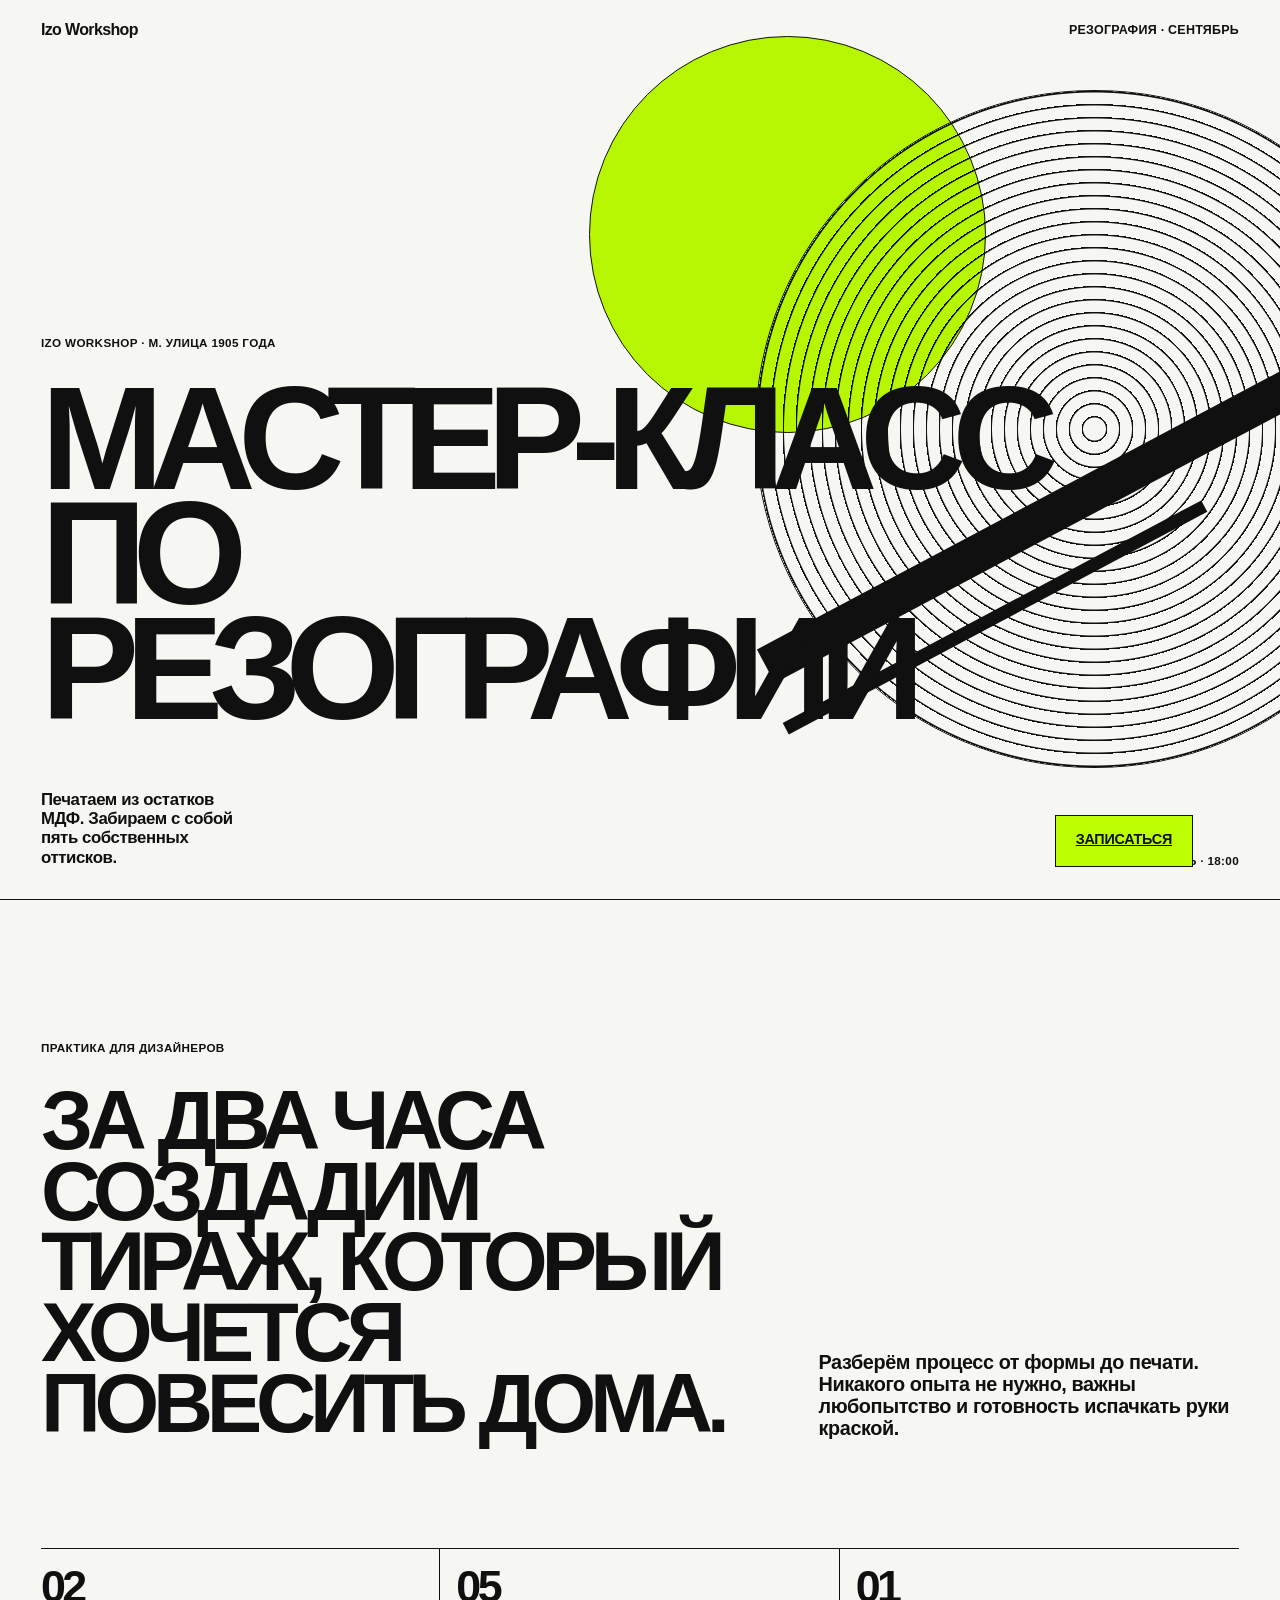
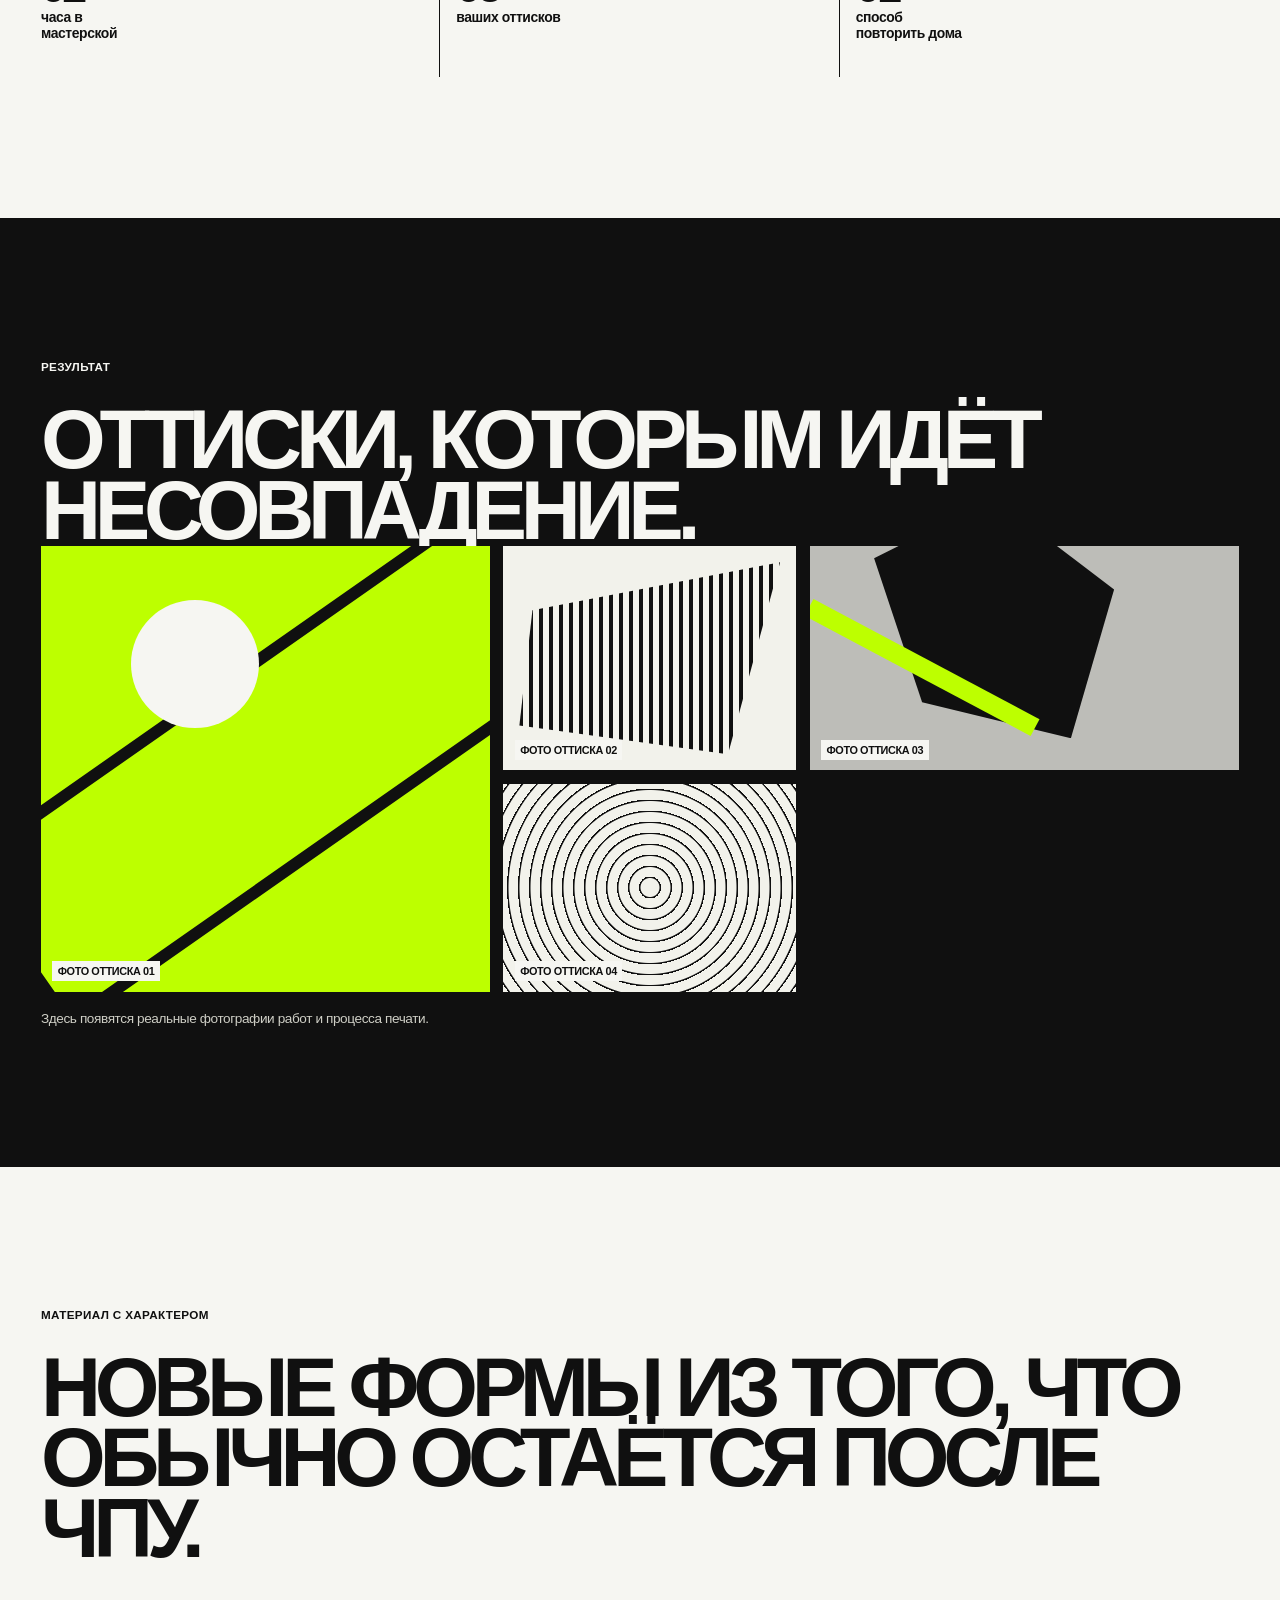
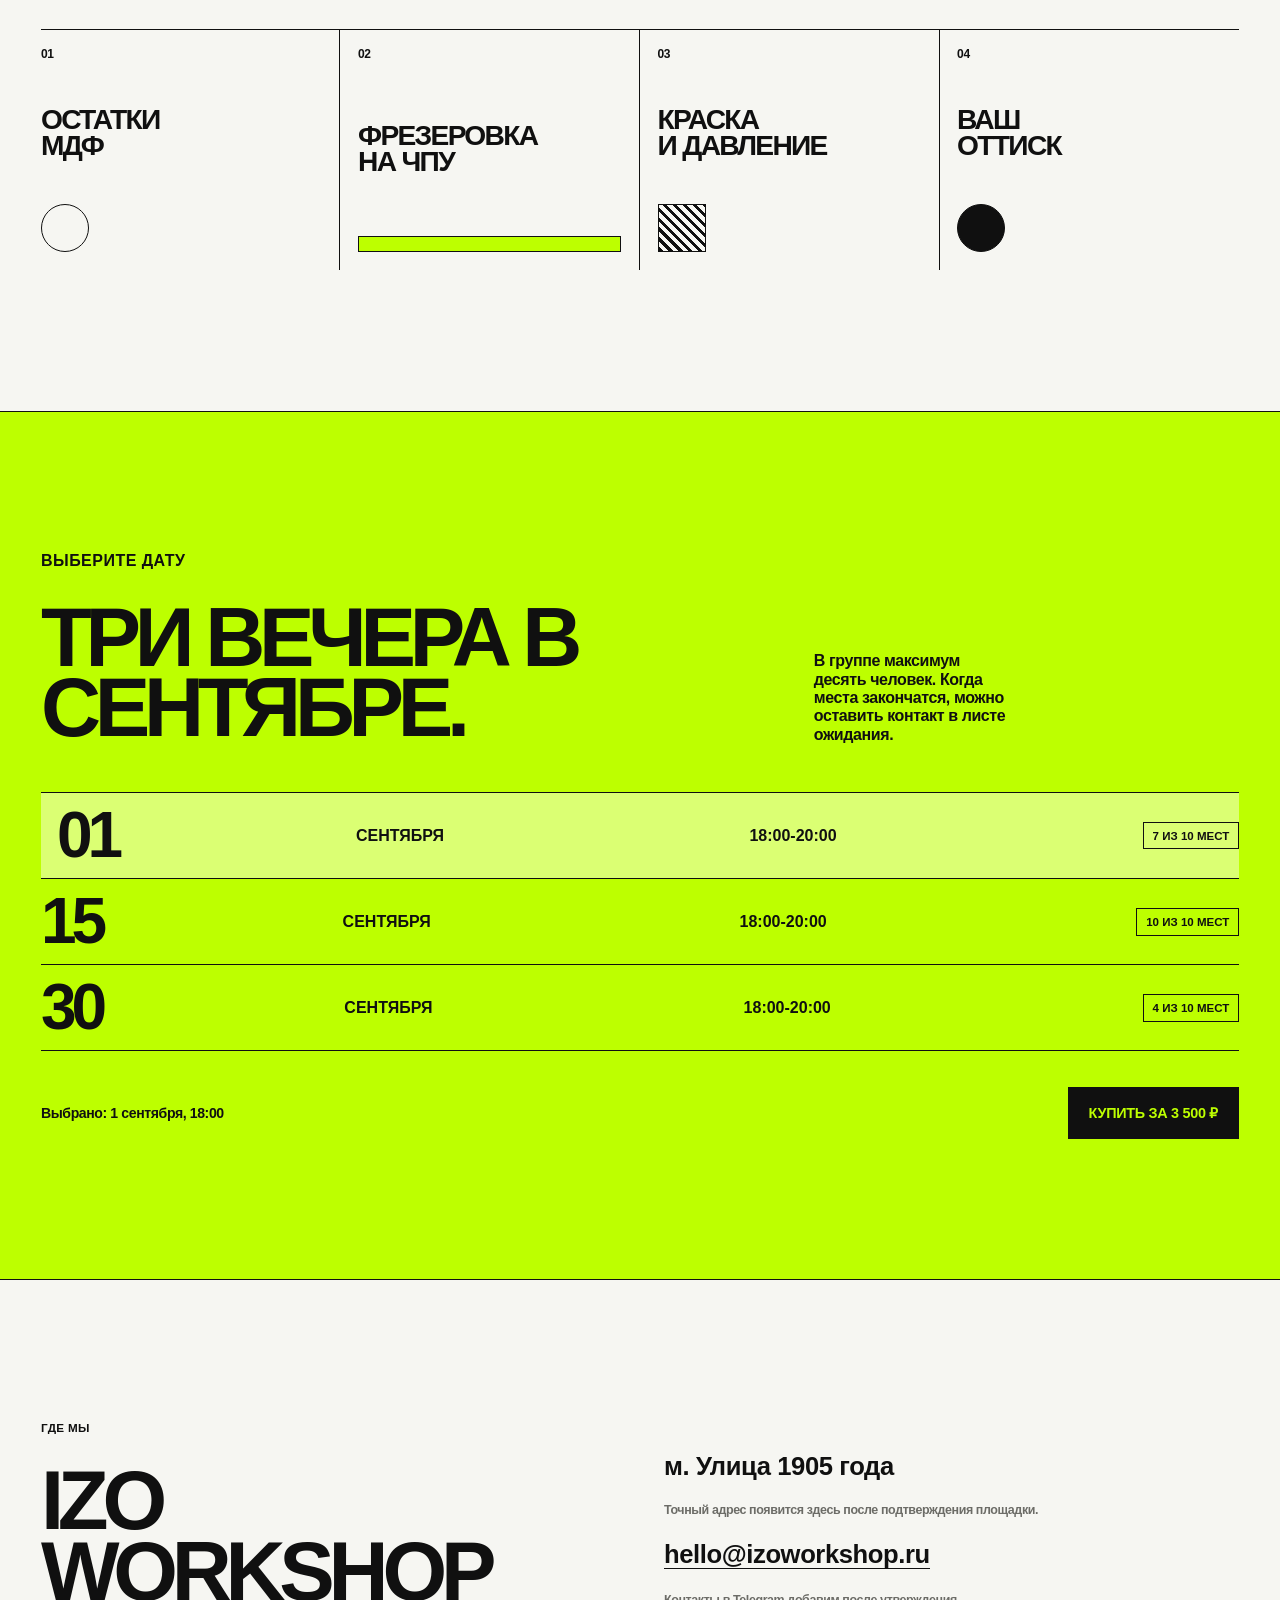
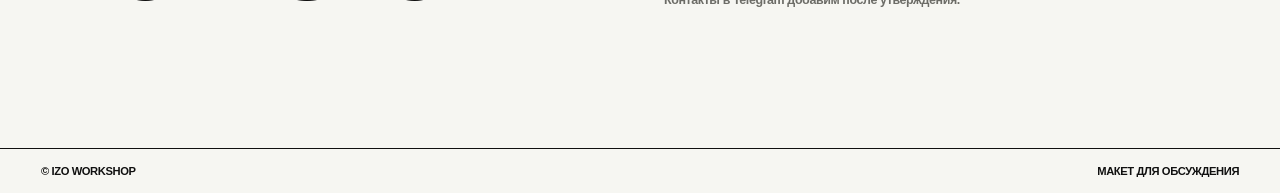
==== index.html @ 30245515 "Add Izo Workshop landing page" ====
<!doctype html>
<html lang="ru">
  <head>
    <meta charset="UTF-8" />
    <meta name="viewport" content="width=device-width, initial-scale=1.0" />
    <meta name="description" content="Мастер-класс по резографии в Izo Workshop" />
    <title>Мастер-класс по резографии | Izo Workshop</title>
    <style>
      :root {
        --ink: #101010;
        --paper: #f6f6f2;
        --acid: #bdff00;
        --muted: #6c6c67;
        --line: #bcbcb5;
        --space: clamp(1.25rem, 3.2vw, 4rem);
      }
      * { box-sizing: border-box; }
      html { scroll-behavior: smooth; }
      body {
        margin: 0;
        color: var(--ink);
        background: var(--paper);
        font-family: Arial, Helvetica, sans-serif;
        letter-spacing: -0.025em;
      }
      button, input { font: inherit; }
      button { cursor: pointer; }
      .nav {
        position: absolute;
        inset: 0 0 auto;
        z-index: 2;
        display: flex;
        justify-content: space-between;
        align-items: center;
        padding: 1.3rem var(--space);
        font-size: .78rem;
        font-weight: 700;
        letter-spacing: .02em;
        text-transform: uppercase;
      }
      .brand { font-size: 1rem; letter-spacing: -0.04em; text-transform: none; }
      .hero {
        min-height: 100dvh;
        position: relative;
        display: grid;
        align-items: end;
        padding: 7rem var(--space) 2rem;
        overflow: hidden;
        border-bottom: 1px solid var(--ink);
      }
      .hero-copy { position: relative; z-index: 1; max-width: 72rem; }
      h1, h2, p { margin: 0; }
      h1 {
        max-width: 13ch;
        font-size: clamp(4.1rem, 11.5vw, 11.6rem);
        line-height: .78;
        font-weight: 900;
        letter-spacing: -0.095em;
        text-transform: uppercase;
      }
      .hero-meta {
        display: flex;
        align-items: end;
        justify-content: space-between;
        gap: 2rem;
        margin-top: clamp(2rem, 5vw, 5rem);
      }
      .hero-meta p { max-width: 23ch; font-size: 1.05rem; line-height: 1.15; font-weight: 700; }
      .button {
        border: 1px solid var(--ink);
        padding: .95rem 1.25rem;
        min-height: 3.25rem;
        color: var(--ink);
        background: var(--acid);
        font-weight: 800;
        font-size: .9rem;
        letter-spacing: -.02em;
        text-transform: uppercase;
        transition: transform .16s ease, background .16s ease;
      }
      .button:hover { background: #d2ff42; transform: translateY(-2px); }
      .button:active { transform: translateY(1px); }
      .print-marks { position: absolute; inset: 0; pointer-events: none; }
      .disc { position: absolute; border: 1px solid var(--ink); border-radius: 50%; mix-blend-mode: multiply; }
      .disc.one { width: min(53vw, 44rem); height: min(53vw, 44rem); right: -12vw; top: 10vh; background: repeating-radial-gradient(circle at 50% 50%, transparent 0 11px, #101010 12px 13px); }
      .disc.two { width: min(31vw, 25rem); height: min(31vw, 25rem); right: 23vw; top: 4vh; background: var(--acid); }
      .bar { position: absolute; background: var(--ink); transform: rotate(-28deg); }
      .bar.one { width: 48vw; height: 2.4rem; right: -4rem; top: 56%; }
      .bar.two { width: 37vw; height: .8rem; right: 3rem; top: 68%; }
      .corner { position: absolute; right: var(--space); bottom: 2rem; font-size: .73rem; font-weight: 700; letter-spacing: .03em; text-transform: uppercase; }
      section { padding: clamp(5rem, 11vw, 10rem) var(--space); }
      .section-label { margin-bottom: 2rem; font-size: .73rem; font-weight: 700; letter-spacing: .03em; text-transform: uppercase; }
      .intro { display: grid; grid-template-columns: minmax(0, 1.25fr) minmax(15rem, .75fr); gap: 6vw; border-bottom: 1px solid var(--ink); }
      h2 { font-size: clamp(2.9rem, 6.5vw, 6.8rem); line-height: .85; font-weight: 900; letter-spacing: -.075em; text-transform: uppercase; }
      .intro-copy { align-self: end; font-size: clamp(1.1rem, 1.55vw, 1.45rem); font-weight: 700; line-height: 1.12; }
      .outcomes { grid-column: 1 / -1; display: grid; grid-template-columns: repeat(3, 1fr); margin-top: 2rem; border-top: 1px solid var(--ink); }
      .outcome { padding: 1.1rem 1rem 0 0; min-height: 8rem; border-right: 1px solid var(--ink); }
      .outcome + .outcome { padding-left: 1rem; }
      .outcome:last-child { border-right: 0; }
      .outcome strong { display: block; margin-bottom: .35rem; font-size: 2.8rem; line-height: .85; letter-spacing: -.08em; }
      .outcome span { display: block; max-width: 14ch; font-size: .87rem; line-height: 1.1; font-weight: 700; }
      .gallery { background: var(--ink); color: var(--paper); }
      .gallery-grid { display: grid; grid-template-columns: 1.15fr .75fr 1.1fr; grid-template-rows: 14rem 13rem; gap: .85rem; }
      .print {
        position: relative;
        overflow: hidden;
        background: #deded7;
        color: var(--ink);
      }
      .print::before, .print::after { content: ""; position: absolute; }
      .print.a { grid-row: 1 / 3; background: var(--acid); }
      .print.a::before { width: 150%; height: 11rem; left: -21%; top: 23%; border: .75rem solid var(--ink); transform: rotate(-35deg); }
      .print.a::after { width: 8rem; height: 8rem; border-radius: 50%; background: var(--paper); left: 20%; top: 12%; }
      .print.b { background: #f2f2eb; }
      .print.b::before { inset: 1rem; background: repeating-linear-gradient(90deg, var(--ink) 0 4px, transparent 4px 10px); clip-path: polygon(5% 25%, 100% 0, 80% 100%, 0 85%); }
      .print.c { background: #bdbdb8; }
      .print.c::before { width: 15rem; height: 15rem; top: -3rem; left: 15%; background: var(--ink); clip-path: polygon(50% 0, 100% 38%, 82% 100%, 20% 85%, 0 25%); }
      .print.c::after { width: 16rem; height: 1.2rem; top: 50%; left: -1rem; background: var(--acid); transform: rotate(28deg); }
      .print.d { background: #f2f2eb; }
      .print.d::before { width: 140%; height: 140%; top: -20%; left: -20%; background: repeating-radial-gradient(circle at center, transparent 0 9px, var(--ink) 10px 11px); }
      .print span { position: absolute; left: .7rem; bottom: .65rem; z-index: 1; padding: .25rem .35rem; background: var(--paper); font-size: .68rem; font-weight: 800; text-transform: uppercase; }
      .gallery-note { margin-top: 1.2rem; color: #cfcfc6; font-size: .85rem; }
      .material { border-bottom: 1px solid var(--ink); }
      .process { display: grid; grid-template-columns: repeat(4, 1fr); border-top: 1px solid var(--ink); margin-top: 4rem; }
      .process-step { min-height: 15rem; padding: 1.1rem; border-right: 1px solid var(--ink); display: flex; flex-direction: column; justify-content: space-between; }
      .process-step:first-child { padding-left: 0; }
      .process-step:last-child { border-right: 0; }
      .step-number { font-size: .75rem; font-weight: 800; }
      .step-name { font-size: clamp(1.3rem, 2.2vw, 2.2rem); font-weight: 900; line-height: .92; letter-spacing: -.06em; text-transform: uppercase; }
      .step-mark { width: 3rem; height: 3rem; border: 1px solid var(--ink); border-radius: 50%; }
      .process-step:nth-child(2) .step-mark { width: 100%; border-radius: 0; height: 1rem; background: var(--acid); }
      .process-step:nth-child(3) .step-mark { border-radius: 0; background: repeating-linear-gradient(45deg, var(--ink) 0 3px, transparent 3px 7px); }
      .process-step:nth-child(4) .step-mark { background: var(--ink); }
      .booking { background: var(--acid); border-bottom: 1px solid var(--ink); }
      .booking-head { display: grid; grid-template-columns: 1.25fr .75fr; gap: 4rem; margin-bottom: 3rem; }
      .booking-head p { max-width: 22ch; align-self: end; font-size: 1rem; font-weight: 700; line-height: 1.15; }
      .dates { border-top: 1px solid var(--ink); }
      .date {
        width: 100%; display: grid; grid-template-columns: .75fr 1fr 1fr auto; align-items: center; gap: 1rem;
        padding: 1.1rem 0; border: 0; border-bottom: 1px solid var(--ink); background: transparent; color: var(--ink); text-align: left;
        transition: padding .18s ease, background .18s ease;
      }
      .date:hover, .date.selected { padding-left: 1rem; background: rgba(255,255,255,.45); }
      .date-day { font-size: clamp(2.8rem, 5vw, 5.5rem); font-weight: 900; line-height: .78; letter-spacing: -.08em; }
      .date-month, .date-time { font-size: 1rem; font-weight: 800; text-transform: uppercase; }
      .seats { padding: .42rem .55rem; border: 1px solid var(--ink); font-size: .72rem; font-weight: 800; white-space: nowrap; text-transform: uppercase; }
      .booking-action { display: flex; justify-content: space-between; align-items: center; gap: 1.5rem; margin-top: 2.2rem; }
      .chosen-date { font-size: .88rem; font-weight: 800; }
      .booking-action .button { background: var(--ink); color: var(--acid); }
      .booking-action .button:hover { background: #252525; }
      .contact { display: grid; grid-template-columns: 1fr 1fr; gap: 3rem; }
      .contact h2 { max-width: 8ch; }
      .contact-info { display: flex; flex-direction: column; justify-content: end; gap: 1.5rem; font-size: clamp(1.15rem, 2vw, 1.8rem); font-weight: 800; line-height: 1; }
      .contact-info a { color: inherit; text-decoration: none; border-bottom: 1px solid var(--ink); width: fit-content; }
      .placeholder { color: var(--muted); font-size: .78rem; font-weight: 700; line-height: 1.2; }
      footer { padding: 1rem var(--space); border-top: 1px solid var(--ink); display: flex; justify-content: space-between; font-size: .7rem; font-weight: 700; text-transform: uppercase; }
      .modal[hidden] { display: none; }
      .modal { position: fixed; inset: 0; z-index: 10; display: grid; place-items: center; padding: 1rem; background: rgba(16,16,16,.54); }
      .checkout { width: min(33rem, 100%); border: 1px solid var(--ink); padding: 1.25rem; background: var(--paper); box-shadow: 10px 10px 0 var(--acid); }
      .checkout-top { display: flex; justify-content: space-between; gap: 1rem; align-items: start; }
      .close { border: 0; background: transparent; padding: 0; font-size: 1.5rem; line-height: 1; }
      .checkout h3 { margin: 2rem 0 1.2rem; font-size: 2.25rem; line-height: .9; letter-spacing: -.07em; text-transform: uppercase; }
      .order { padding: 1rem 0; border-top: 1px solid var(--ink); border-bottom: 1px solid var(--ink); display: flex; justify-content: space-between; font-weight: 800; }
      .form-row { display: grid; gap: .45rem; margin-top: 1rem; font-size: .78rem; font-weight: 800; text-transform: uppercase; }
      input { width: 100%; padding: .85rem; border: 1px solid var(--ink); border-radius: 0; background: white; color: var(--ink); }
      input:focus { outline: 3px solid var(--acid); outline-offset: 2px; }
      .sbp { margin-top: 1rem; padding: 1rem; border: 1px solid var(--ink); font-size: .85rem; font-weight: 800; }
      .sbp span { display: block; margin-top: .35rem; font-size: .73rem; font-weight: 600; line-height: 1.2; text-transform: none; }
      .checkout .button { width: 100%; margin-top: 1rem; }
      .demo-note { margin-top: .75rem; color: var(--muted); font-size: .72rem; line-height: 1.2; }
      @media (max-width: 720px) {
        .nav .nav-date { display: none; }
        .hero { padding-bottom: 5rem; }
        .hero-meta { align-items: start; flex-direction: column; }
        .corner { left: var(--space); right: auto; }
        .disc.one { width: 22rem; height: 22rem; right: -12rem; top: 4rem; }
        .disc.two { width: 11rem; height: 11rem; right: 30%; top: 8rem; }
        .bar.one { width: 35rem; right: -20rem; }
        .intro, .booking-head, .contact { grid-template-columns: 1fr; gap: 2rem; }
        .outcomes { grid-template-columns: 1fr; }
        .outcome, .outcome + .outcome { padding: 1rem 0; border-right: 0; border-bottom: 1px solid var(--ink); min-height: auto; }
        .gallery-grid { grid-template-columns: 1fr 1fr; grid-template-rows: 14rem 11rem 11rem; }
        .print.a { grid-row: 1 / 3; }
        .print.c { grid-column: 1 / 3; }
        .process { grid-template-columns: 1fr 1fr; }
        .process-step { min-height: 10rem; padding: 1rem; border-bottom: 1px solid var(--ink); }
        .process-step:nth-child(2) { border-right: 0; }
        .process-step:nth-child(3) { padding-left: 0; }
        .date { grid-template-columns: .68fr 1fr auto; }
        .date-time { grid-column: 2; }
        .seats { grid-row: 1 / 3; grid-column: 3; }
        .booking-action { align-items: stretch; flex-direction: column; }
        .booking-action .button { width: 100%; }
      }
      @media (prefers-reduced-motion: reduce) { *, *::before, *::after { scroll-behavior: auto !important; transition-duration: .01ms !important; } }
    </style>
  </head>
  <body>
    <nav class="nav" aria-label="Основная навигация">
      <div class="brand">Izo Workshop</div>
      <div class="nav-date">Резография · Сентябрь</div>
    </nav>

    <main>
      <section class="hero" aria-labelledby="hero-title">
        <div class="print-marks" aria-hidden="true"><i class="disc one"></i><i class="disc two"></i><i class="bar one"></i><i class="bar two"></i></div>
        <div class="hero-copy">
          <p class="section-label">Izo Workshop · м. Улица 1905 года</p>
          <h1 id="hero-title">Мастер-класс по резографии</h1>
          <div class="hero-meta">
            <p>Печатаем из остатков МДФ. Забираем с собой пять собственных оттисков.</p>
            <a class="button" href="#booking">Записаться</a>
          </div>
        </div>
        <div class="corner">Сентябрь · 18:00</div>
      </section>

      <section class="intro" aria-labelledby="about-title">
        <div><p class="section-label">Практика для дизайнеров</p><h2 id="about-title">За два часа создадим тираж, который хочется повесить дома.</h2></div>
        <p class="intro-copy">Разберём процесс от формы до печати. Никакого опыта не нужно, важны любопытство и готовность испачкать руки краской.</p>
        <div class="outcomes" aria-label="Результат мастер-класса">
          <div class="outcome"><strong>02</strong><span>часа в мастерской</span></div>
          <div class="outcome"><strong>05</strong><span>ваших оттисков</span></div>
          <div class="outcome"><strong>01</strong><span>способ повторить дома</span></div>
        </div>
      </section>

      <section class="gallery" aria-labelledby="prints-title">
        <p class="section-label">Результат</p><h2 id="prints-title">Оттиски, которым идёт несовпадение.</h2>
        <div class="gallery-grid" aria-label="Места для будущих фотографий оттисков">
          <div class="print a"><span>Фото оттиска 01</span></div><div class="print b"><span>Фото оттиска 02</span></div><div class="print c"><span>Фото оттиска 03</span></div><div class="print d"><span>Фото оттиска 04</span></div>
        </div>
        <p class="gallery-note">Здесь появятся реальные фотографии работ и процесса печати.</p>
      </section>

      <section class="material" aria-labelledby="material-title">
        <p class="section-label">Материал с характером</p><h2 id="material-title">Новые формы из того, что обычно остаётся после ЧПУ.</h2>
        <div class="process" aria-label="Как создаётся оттиск">
          <article class="process-step"><span class="step-number">01</span><span class="step-name">Остатки<br>МДФ</span><i class="step-mark" aria-hidden="true"></i></article>
          <article class="process-step"><span class="step-number">02</span><span class="step-name">Фрезеровка<br>на ЧПУ</span><i class="step-mark" aria-hidden="true"></i></article>
          <article class="process-step"><span class="step-number">03</span><span class="step-name">Краска<br>и давление</span><i class="step-mark" aria-hidden="true"></i></article>
          <article class="process-step"><span class="step-number">04</span><span class="step-name">Ваш<br>оттиск</span><i class="step-mark" aria-hidden="true"></i></article>
        </div>
      </section>

      <section class="booking" id="booking" aria-labelledby="booking-title">
        <div class="booking-head"><div><p class="section-label">Выберите дату</p><h2 id="booking-title">Три вечера в сентябре.</h2></div><p>В группе максимум десять человек. Когда места закончатся, можно оставить контакт в листе ожидания.</p></div>
        <div class="dates" role="radiogroup" aria-label="Даты мастер-класса">
          <button class="date selected" data-date="1 сентября, 18:00" type="button" role="radio" aria-checked="true"><span class="date-day">01</span><span class="date-month">Сентября</span><span class="date-time">18:00-20:00</span><span class="seats">7 из 10 мест</span></button>
          <button class="date" data-date="15 сентября, 18:00" type="button" role="radio" aria-checked="false"><span class="date-day">15</span><span class="date-month">Сентября</span><span class="date-time">18:00-20:00</span><span class="seats">10 из 10 мест</span></button>
          <button class="date" data-date="30 сентября, 18:00" type="button" role="radio" aria-checked="false"><span class="date-day">30</span><span class="date-month">Сентября</span><span class="date-time">18:00-20:00</span><span class="seats">4 из 10 мест</span></button>
        </div>
        <div class="booking-action"><p class="chosen-date" aria-live="polite">Выбрано: 1 сентября, 18:00</p><button class="button" id="open-checkout" type="button">Купить за 3 500 ₽</button></div>
      </section>

      <section class="contact" aria-labelledby="contact-title">
        <div><p class="section-label">Где мы</p><h2 id="contact-title">Izo Workshop</h2></div>
        <div class="contact-info"><p>м. Улица 1905 года</p><p class="placeholder">Точный адрес появится здесь после подтверждения площадки.</p><a href="mailto:hello@izoworkshop.ru">hello@izoworkshop.ru</a><p class="placeholder">Контакты в Telegram добавим после утверждения.</p></div>
      </section>
    </main>
    <footer><span>© Izo Workshop</span><span>Макет для обсуждения</span></footer>

    <div class="modal" id="checkout-modal" role="dialog" aria-modal="true" aria-labelledby="checkout-title" hidden>
      <div class="checkout"><div class="checkout-top"><strong>IZO WORKSHOP</strong><button class="close" id="close-checkout" type="button" aria-label="Закрыть">×</button></div>
        <h3 id="checkout-title">Оформление</h3><div class="order"><span id="checkout-date">1 сентября, 18:00</span><span>3 500 ₽</span></div>
        <label class="form-row">Имя<input type="text" autocomplete="name" placeholder="Как к вам обращаться" /></label>
        <label class="form-row">Telegram<input type="text" autocomplete="username" placeholder="@username" /></label>
        <div class="sbp">Оплата через СБП<span>На следующем шаге откроется страница банка для выбора способа оплаты.</span></div>
        <button class="button" type="button" id="fake-pay">Перейти к оплате</button><p class="demo-note" id="demo-note">Демо-версия: платёжный провайдер пока не подключён.</p>
      </div>
    </div>
    <script>
      const dates = document.querySelectorAll('.date');
      const chosen = document.querySelector('.chosen-date');
      const checkoutDate = document.querySelector('#checkout-date');
      let activeDate = '1 сентября, 18:00';
      dates.forEach((date) => date.addEventListener('click', () => {
        dates.forEach((item) => { item.classList.remove('selected'); item.setAttribute('aria-checked', 'false'); });
        date.classList.add('selected'); date.setAttribute('aria-checked', 'true');
        activeDate = date.dataset.date; chosen.textContent = `Выбрано: ${activeDate}`; checkoutDate.textContent = activeDate;
      }));
      const modal = document.querySelector('#checkout-modal');
      const openModal = () => { modal.hidden = false; document.querySelector('#close-checkout').focus(); };
      const closeModal = () => { modal.hidden = true; document.querySelector('#open-checkout').focus(); };
      document.querySelector('#open-checkout').addEventListener('click', openModal);
      document.querySelector('#close-checkout').addEventListener('click', closeModal);
      modal.addEventListener('click', (event) => { if (event.target === modal) closeModal(); });
      document.addEventListener('keydown', (event) => { if (event.key === 'Escape' && !modal.hidden) closeModal(); });
      document.querySelector('#fake-pay').addEventListener('click', () => { document.querySelector('#demo-note').textContent = 'Для запуска оплаты подключим выбранный платёжный сервис и его ключи.'; });
    </script>
  </body>
</html>
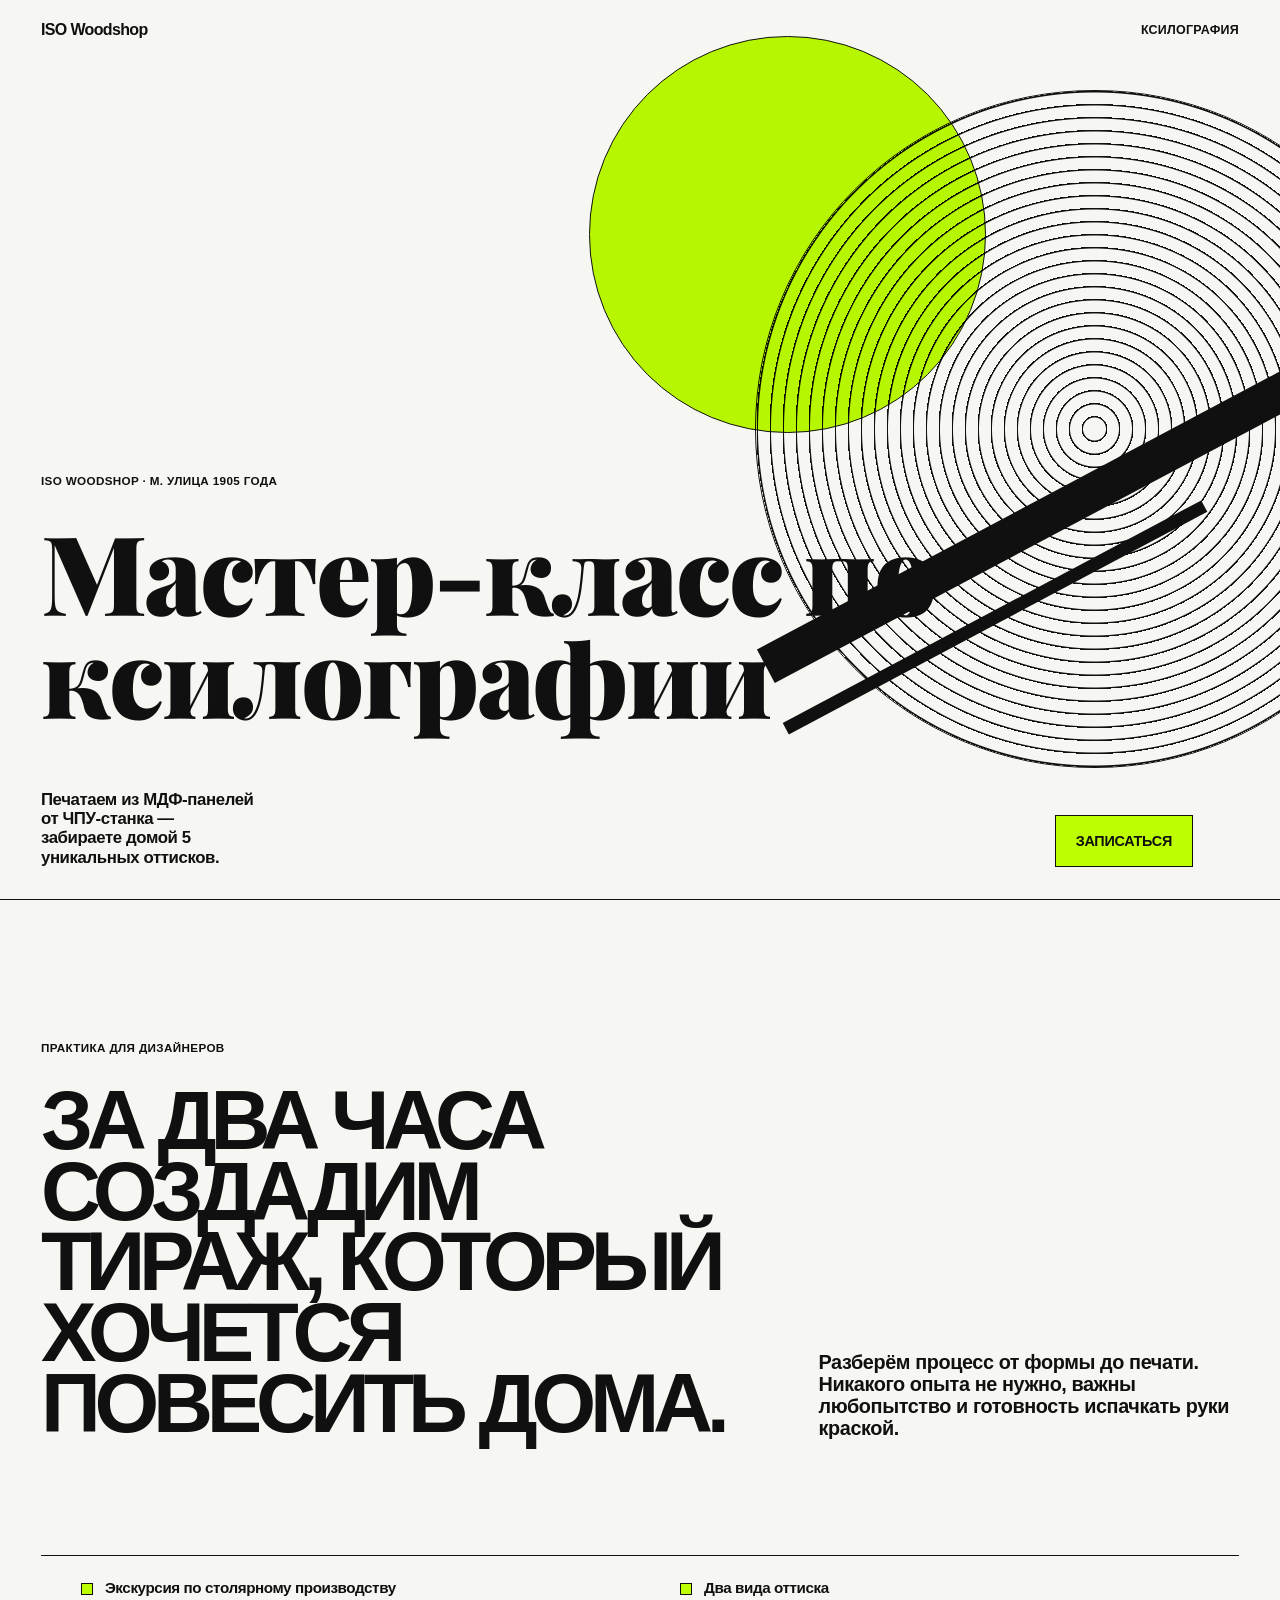
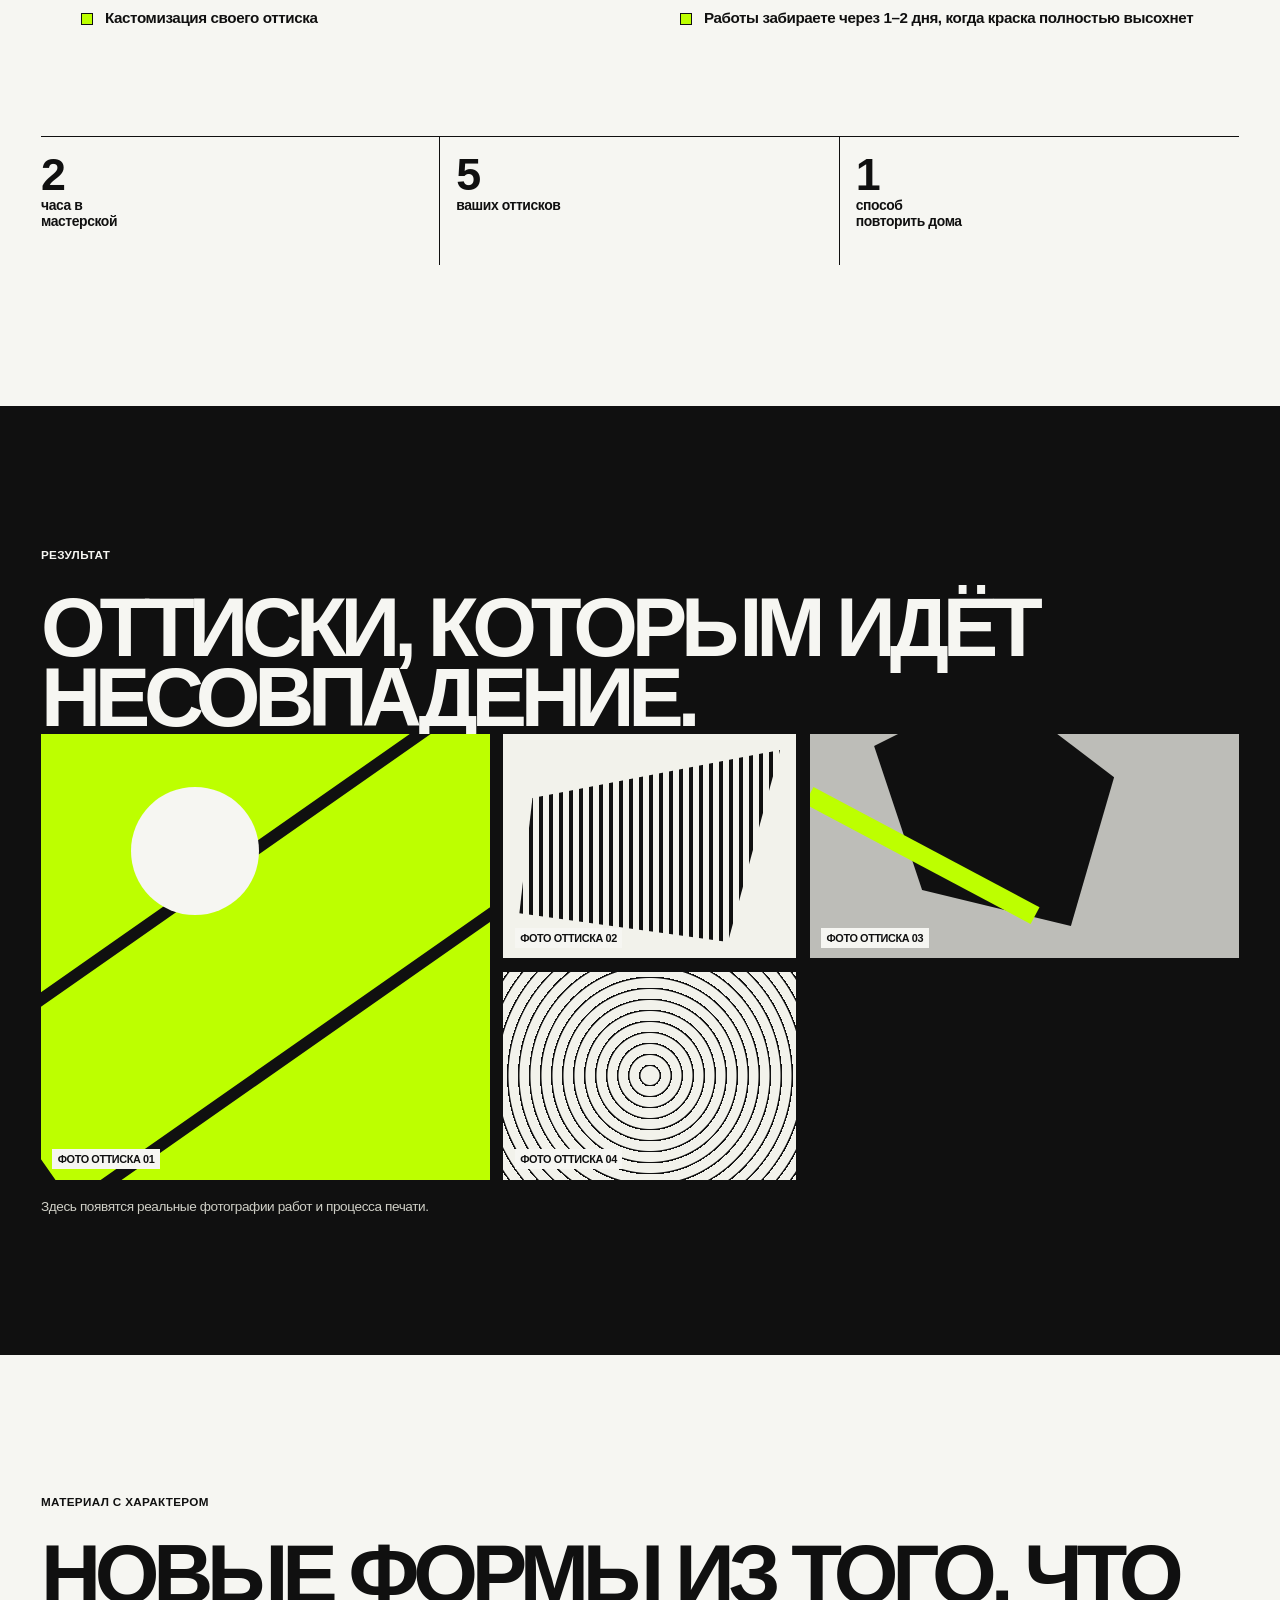
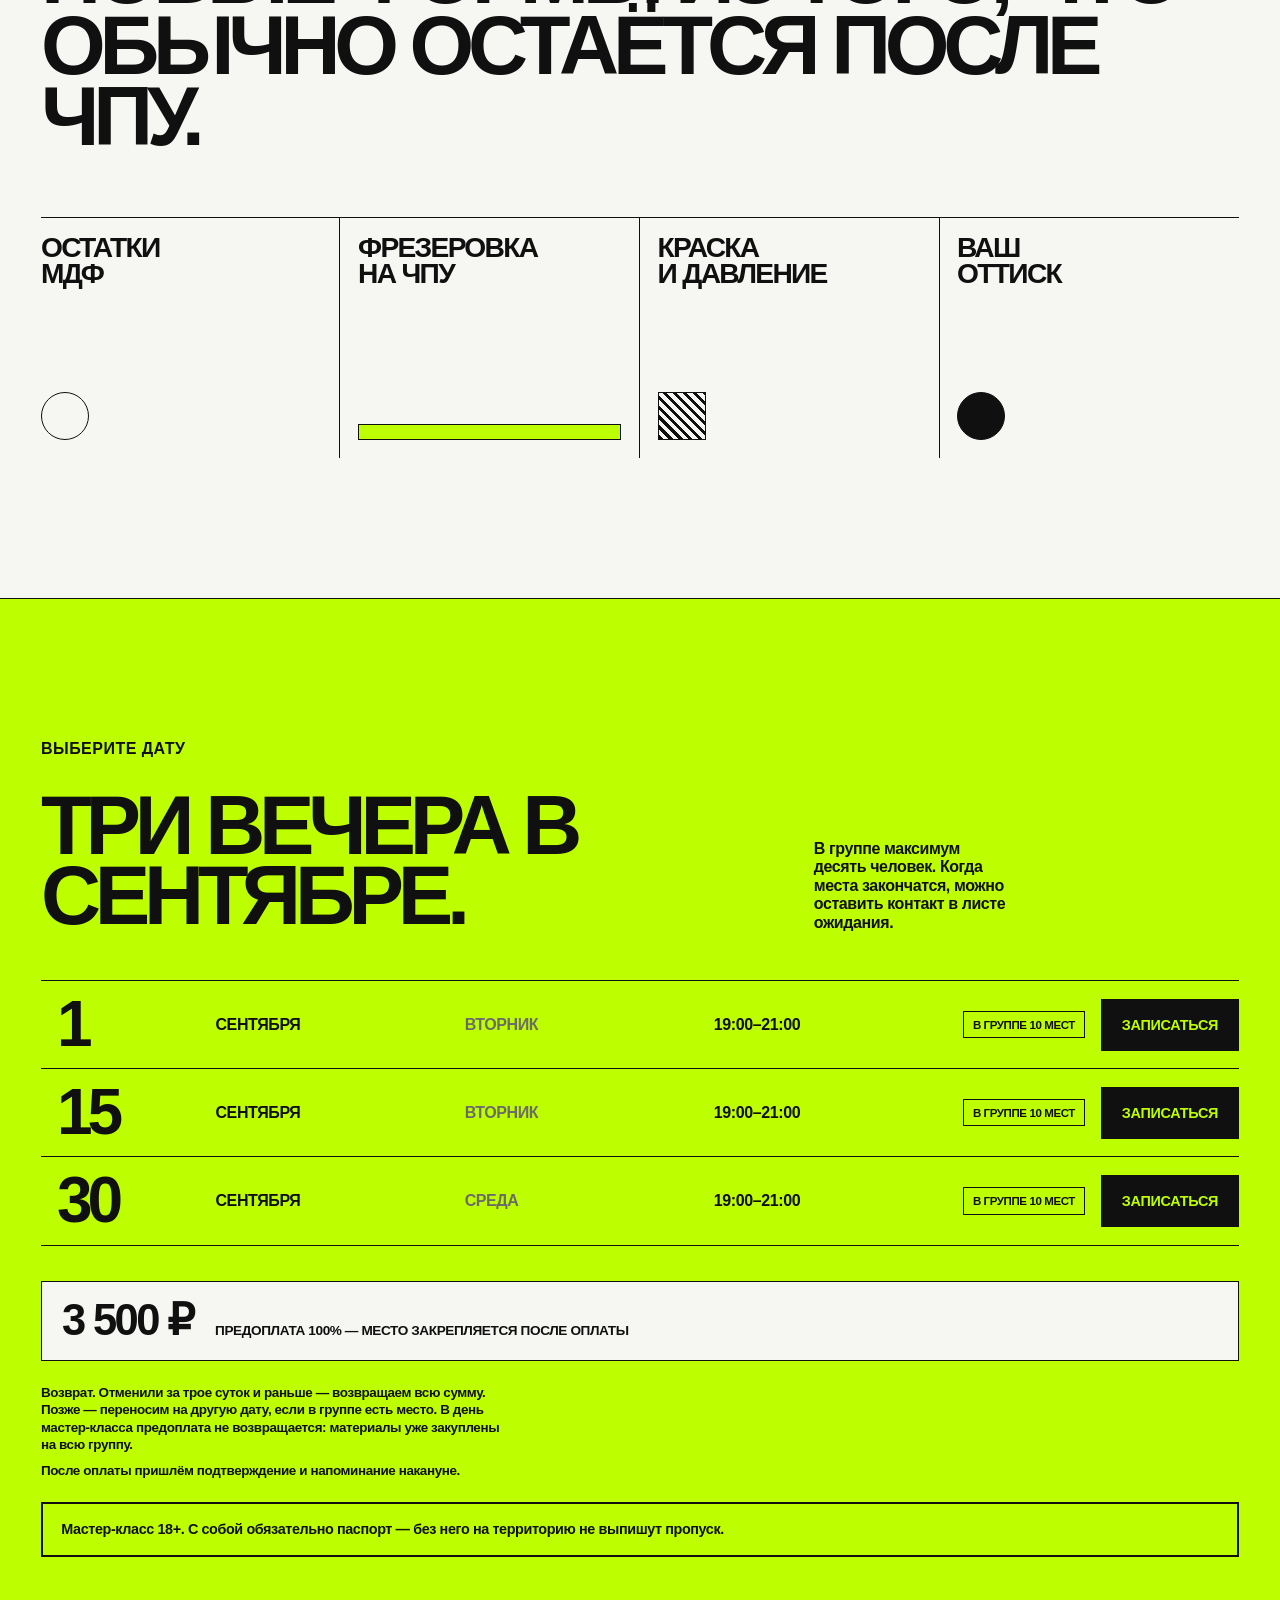
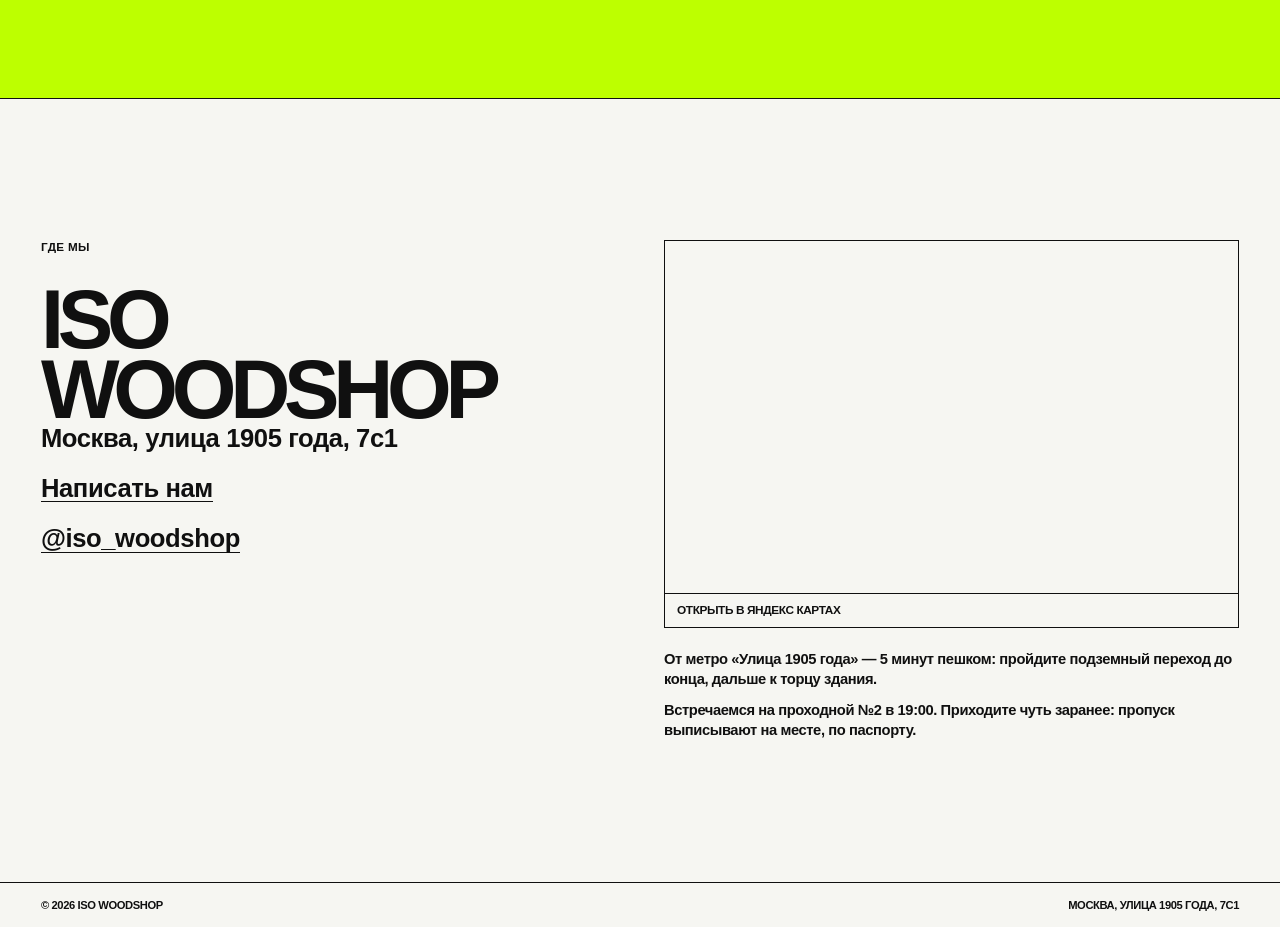
==== commit 39d594a8: "Rework landing: xylography, ISO Woodshop, booking via chat - Content: risography -> xylography, bran" ====
--- a/index.html
+++ b/index.html
@@ -3,9 +3,19 @@
   <head>
     <meta charset="UTF-8" />
     <meta name="viewport" content="width=device-width, initial-scale=1.0" />
-    <meta name="description" content="Мастер-класс по резографии в Izo Workshop" />
-    <title>Мастер-класс по резографии | Izo Workshop</title>
+    <meta name="description" content="Мастер-класс по ксилографии в ISO Woodshop" />
+    <title>Мастер-класс по ксилографии | ISO Woodshop</title>
     <style>
+      @font-face {
+        font-family: 'Playfair Display'; font-style: normal; font-weight: 900; font-display: swap;
+        src: url('fonts/playfair-900-cyrillic.woff2') format('woff2');
+        unicode-range: U+0301, U+0400-045F, U+0490-0491, U+04B0-04B1, U+2116;
+      }
+      @font-face {
+        font-family: 'Playfair Display'; font-style: normal; font-weight: 900; font-display: swap;
+        src: url('fonts/playfair-900-latin.woff2') format('woff2');
+        unicode-range: U+0000-00FF, U+0131, U+0152-0153, U+02BB-02BC, U+02C6, U+02DA, U+02DC, U+0304, U+0308, U+0329, U+2000-206F, U+20AC, U+2122, U+2191, U+2193, U+2212, U+2215, U+FEFF, U+FFFD;
+      }
       :root {
         --ink: #101010;
         --paper: #f6f6f2;
@@ -51,12 +61,12 @@
       .hero-copy { position: relative; z-index: 1; max-width: 72rem; }
       h1, h2, p { margin: 0; }
       h1 {
-        max-width: 13ch;
-        font-size: clamp(4.1rem, 11.5vw, 11.6rem);
-        line-height: .78;
+        max-width: 15ch;
+        font-family: 'Playfair Display', Georgia, 'Times New Roman', serif;
+        font-size: clamp(3.3rem, 8.6vw, 8.8rem);
+        line-height: .94;
         font-weight: 900;
-        letter-spacing: -0.095em;
-        text-transform: uppercase;
+        letter-spacing: -0.02em;
       }
       .hero-meta {
         display: flex;
@@ -67,9 +77,12 @@
       }
       .hero-meta p { max-width: 23ch; font-size: 1.05rem; line-height: 1.15; font-weight: 700; }
       .button {
+        display: inline-flex;
+        align-items: center;
         border: 1px solid var(--ink);
         padding: .95rem 1.25rem;
         min-height: 3.25rem;
+        text-decoration: none;
         color: var(--ink);
         background: var(--acid);
         font-weight: 800;
@@ -87,12 +100,18 @@
       .bar { position: absolute; background: var(--ink); transform: rotate(-28deg); }
       .bar.one { width: 48vw; height: 2.4rem; right: -4rem; top: 56%; }
       .bar.two { width: 37vw; height: .8rem; right: 3rem; top: 68%; }
-      .corner { position: absolute; right: var(--space); bottom: 2rem; font-size: .73rem; font-weight: 700; letter-spacing: .03em; text-transform: uppercase; }
       section { padding: clamp(5rem, 11vw, 10rem) var(--space); }
       .section-label { margin-bottom: 2rem; font-size: .73rem; font-weight: 700; letter-spacing: .03em; text-transform: uppercase; }
       .intro { display: grid; grid-template-columns: minmax(0, 1.25fr) minmax(15rem, .75fr); gap: 6vw; border-bottom: 1px solid var(--ink); }
       h2 { font-size: clamp(2.9rem, 6.5vw, 6.8rem); line-height: .85; font-weight: 900; letter-spacing: -.075em; text-transform: uppercase; }
       .intro-copy { align-self: end; font-size: clamp(1.1rem, 1.55vw, 1.45rem); font-weight: 700; line-height: 1.12; }
+      .program {
+        grid-column: 1 / -1; display: grid; grid-template-columns: repeat(2, 1fr); gap: .7rem 2.5rem;
+        margin: 2.4rem 0 0; padding-top: 1.4rem; border-top: 1px solid var(--ink);
+        list-style: none; font-size: .95rem; font-weight: 700; line-height: 1.25;
+      }
+      .program li { position: relative; padding-left: 1.5rem; }
+      .program li::before { content: ''; position: absolute; left: 0; top: .3em; width: .65rem; height: .65rem; border: 1px solid var(--ink); background: var(--acid); }
       .outcomes { grid-column: 1 / -1; display: grid; grid-template-columns: repeat(3, 1fr); margin-top: 2rem; border-top: 1px solid var(--ink); }
       .outcome { padding: 1.1rem 1rem 0 0; min-height: 8rem; border-right: 1px solid var(--ink); }
       .outcome + .outcome { padding-left: 1rem; }
@@ -125,7 +144,6 @@
       .process-step { min-height: 15rem; padding: 1.1rem; border-right: 1px solid var(--ink); display: flex; flex-direction: column; justify-content: space-between; }
       .process-step:first-child { padding-left: 0; }
       .process-step:last-child { border-right: 0; }
-      .step-number { font-size: .75rem; font-weight: 800; }
       .step-name { font-size: clamp(1.3rem, 2.2vw, 2.2rem); font-weight: 900; line-height: .92; letter-spacing: -.06em; text-transform: uppercase; }
       .step-mark { width: 3rem; height: 3rem; border: 1px solid var(--ink); border-radius: 50%; }
       .process-step:nth-child(2) .step-mark { width: 100%; border-radius: 0; height: 1rem; background: var(--acid); }
@@ -136,47 +154,53 @@
       .booking-head p { max-width: 22ch; align-self: end; font-size: 1rem; font-weight: 700; line-height: 1.15; }
       .dates { border-top: 1px solid var(--ink); }
       .date {
-        width: 100%; display: grid; grid-template-columns: .75fr 1fr 1fr auto; align-items: center; gap: 1rem;
-        padding: 1.1rem 0; border: 0; border-bottom: 1px solid var(--ink); background: transparent; color: var(--ink); text-align: left;
-        transition: padding .18s ease, background .18s ease;
-      }
-      .date:hover, .date.selected { padding-left: 1rem; background: rgba(255,255,255,.45); }
+        display: grid; grid-template-columns: .55fr .9fr .9fr .9fr auto auto; align-items: center; gap: 1rem;
+        position: relative; padding: 1.1rem 0 1.1rem 1rem; border-bottom: 1px solid var(--ink);
+        transition: background .18s ease;
+      }
+      .date::before {
+        content: ''; position: absolute; left: 0; top: 0; bottom: 1px; width: .3rem; background: var(--ink);
+        transform: scaleX(0); transform-origin: left; transition: transform .18s ease;
+      }
+      .date:hover::before, .date:focus-within::before { transform: scaleX(1); }
+      .date:hover, .date:focus-within { background: rgba(255,255,255,.45); }
       .date-day { font-size: clamp(2.8rem, 5vw, 5.5rem); font-weight: 900; line-height: .78; letter-spacing: -.08em; }
-      .date-month, .date-time { font-size: 1rem; font-weight: 800; text-transform: uppercase; }
+      .date-month, .date-time, .date-weekday { font-size: 1rem; font-weight: 800; text-transform: uppercase; }
+      .date-weekday { color: var(--muted); }
       .seats { padding: .42rem .55rem; border: 1px solid var(--ink); font-size: .72rem; font-weight: 800; white-space: nowrap; text-transform: uppercase; }
-      .booking-action { display: flex; justify-content: space-between; align-items: center; gap: 1.5rem; margin-top: 2.2rem; }
-      .chosen-date { font-size: .88rem; font-weight: 800; }
-      .booking-action .button { background: var(--ink); color: var(--acid); }
-      .booking-action .button:hover { background: #252525; }
+      .date-cta { background: var(--ink); color: var(--acid); }
+      .date-cta:hover { background: #252525; }
+      .price-tag {
+        display: flex; flex-wrap: wrap; align-items: baseline; gap: .5rem 1.4rem;
+        margin-top: 2.2rem; padding: 1.1rem 1.25rem; border: 1px solid var(--ink); background: var(--paper);
+      }
+      .price-tag strong { font-size: clamp(1.9rem, 3.4vw, 2.9rem); font-weight: 900; line-height: 1; letter-spacing: -.06em; }
+      .price-tag span { font-size: .85rem; font-weight: 800; text-transform: uppercase; }
+      .terms { display: grid; gap: .55rem; margin-top: 1.4rem; max-width: 62ch; font-size: .84rem; font-weight: 700; line-height: 1.3; }
+      .notice { margin-top: 1.4rem; padding: 1rem 1.15rem; border: 2px solid var(--ink); font-size: .9rem; font-weight: 800; line-height: 1.3; }
+      .place { display: grid; gap: 1.4rem; align-content: start; }
+      .map { border: 1px solid var(--ink); }
+      .map-frame { display: block; width: 100%; height: clamp(16rem, 30vw, 22rem); border: 0; }
+      .map-caption { display: block; padding: .6rem .75rem; border-top: 1px solid var(--ink); color: inherit; text-decoration: none; font-size: .74rem; font-weight: 800; text-transform: uppercase; }
+      .map-caption:hover { background: var(--acid); }
+      .route { display: grid; gap: .7rem; font-size: .92rem; font-weight: 700; line-height: 1.35; }
       .contact { display: grid; grid-template-columns: 1fr 1fr; gap: 3rem; }
       .contact h2 { max-width: 8ch; }
       .contact-info { display: flex; flex-direction: column; justify-content: end; gap: 1.5rem; font-size: clamp(1.15rem, 2vw, 1.8rem); font-weight: 800; line-height: 1; }
       .contact-info a { color: inherit; text-decoration: none; border-bottom: 1px solid var(--ink); width: fit-content; }
       .placeholder { color: var(--muted); font-size: .78rem; font-weight: 700; line-height: 1.2; }
       footer { padding: 1rem var(--space); border-top: 1px solid var(--ink); display: flex; justify-content: space-between; font-size: .7rem; font-weight: 700; text-transform: uppercase; }
-      .modal[hidden] { display: none; }
-      .modal { position: fixed; inset: 0; z-index: 10; display: grid; place-items: center; padding: 1rem; background: rgba(16,16,16,.54); }
-      .checkout { width: min(33rem, 100%); border: 1px solid var(--ink); padding: 1.25rem; background: var(--paper); box-shadow: 10px 10px 0 var(--acid); }
-      .checkout-top { display: flex; justify-content: space-between; gap: 1rem; align-items: start; }
-      .close { border: 0; background: transparent; padding: 0; font-size: 1.5rem; line-height: 1; }
-      .checkout h3 { margin: 2rem 0 1.2rem; font-size: 2.25rem; line-height: .9; letter-spacing: -.07em; text-transform: uppercase; }
-      .order { padding: 1rem 0; border-top: 1px solid var(--ink); border-bottom: 1px solid var(--ink); display: flex; justify-content: space-between; font-weight: 800; }
-      .form-row { display: grid; gap: .45rem; margin-top: 1rem; font-size: .78rem; font-weight: 800; text-transform: uppercase; }
-      input { width: 100%; padding: .85rem; border: 1px solid var(--ink); border-radius: 0; background: white; color: var(--ink); }
-      input:focus { outline: 3px solid var(--acid); outline-offset: 2px; }
-      .sbp { margin-top: 1rem; padding: 1rem; border: 1px solid var(--ink); font-size: .85rem; font-weight: 800; }
-      .sbp span { display: block; margin-top: .35rem; font-size: .73rem; font-weight: 600; line-height: 1.2; text-transform: none; }
-      .checkout .button { width: 100%; margin-top: 1rem; }
-      .demo-note { margin-top: .75rem; color: var(--muted); font-size: .72rem; line-height: 1.2; }
+      .booking-note { margin-top: 1.1rem; max-width: 48ch; font-size: .82rem; font-weight: 700; line-height: 1.25; }
+      .button[aria-disabled="true"] { opacity: .45; cursor: not-allowed; }
       @media (max-width: 720px) {
         .nav .nav-date { display: none; }
         .hero { padding-bottom: 5rem; }
         .hero-meta { align-items: start; flex-direction: column; }
-        .corner { left: var(--space); right: auto; }
         .disc.one { width: 22rem; height: 22rem; right: -12rem; top: 4rem; }
         .disc.two { width: 11rem; height: 11rem; right: 30%; top: 8rem; }
         .bar.one { width: 35rem; right: -20rem; }
         .intro, .booking-head, .contact { grid-template-columns: 1fr; gap: 2rem; }
+        .program { grid-template-columns: 1fr; }
         .outcomes { grid-template-columns: 1fr; }
         .outcome, .outcome + .outcome { padding: 1rem 0; border-right: 0; border-bottom: 1px solid var(--ink); min-height: auto; }
         .gallery-grid { grid-template-columns: 1fr 1fr; grid-template-rows: 14rem 11rem 11rem; }
@@ -186,42 +210,47 @@
         .process-step { min-height: 10rem; padding: 1rem; border-bottom: 1px solid var(--ink); }
         .process-step:nth-child(2) { border-right: 0; }
         .process-step:nth-child(3) { padding-left: 0; }
-        .date { grid-template-columns: .68fr 1fr auto; }
-        .date-time { grid-column: 2; }
-        .seats { grid-row: 1 / 3; grid-column: 3; }
-        .booking-action { align-items: stretch; flex-direction: column; }
-        .booking-action .button { width: 100%; }
+        .date { grid-template-columns: auto 1fr; gap: .3rem 1rem; padding-bottom: 1.4rem; }
+        .date-day { grid-column: 1; grid-row: 1 / 4; align-self: center; }
+        .date-month, .date-weekday, .date-time { grid-column: 2; }
+        .seats { grid-column: 1 / -1; width: fit-content; margin-top: .7rem; }
+        .date-cta { grid-column: 1 / -1; justify-content: center; }
       }
       @media (prefers-reduced-motion: reduce) { *, *::before, *::after { scroll-behavior: auto !important; transition-duration: .01ms !important; } }
     </style>
   </head>
   <body>
     <nav class="nav" aria-label="Основная навигация">
-      <div class="brand">Izo Workshop</div>
-      <div class="nav-date">Резография · Сентябрь</div>
+      <div class="brand">ISO Woodshop</div>
+      <div class="nav-date">Ксилография</div>
     </nav>
 
     <main>
       <section class="hero" aria-labelledby="hero-title">
         <div class="print-marks" aria-hidden="true"><i class="disc one"></i><i class="disc two"></i><i class="bar one"></i><i class="bar two"></i></div>
         <div class="hero-copy">
-          <p class="section-label">Izo Workshop · м. Улица 1905 года</p>
-          <h1 id="hero-title">Мастер-класс по резографии</h1>
+          <p class="section-label">ISO Woodshop · м. Улица 1905 года</p>
+          <h1 id="hero-title">Мастер-класс по ксилографии</h1>
           <div class="hero-meta">
-            <p>Печатаем из остатков МДФ. Забираем с собой пять собственных оттисков.</p>
+            <p>Печатаем из МДФ-панелей от ЧПУ-станка — забираете домой 5 уникальных оттисков.</p>
             <a class="button" href="#booking">Записаться</a>
           </div>
         </div>
-        <div class="corner">Сентябрь · 18:00</div>
       </section>
 
       <section class="intro" aria-labelledby="about-title">
         <div><p class="section-label">Практика для дизайнеров</p><h2 id="about-title">За два часа создадим тираж, который хочется повесить дома.</h2></div>
         <p class="intro-copy">Разберём процесс от формы до печати. Никакого опыта не нужно, важны любопытство и готовность испачкать руки краской.</p>
+        <ul class="program" aria-label="Что входит в мастер-класс">
+          <li>Экскурсия по столярному производству</li>
+          <li>Два вида оттиска</li>
+          <li>Кастомизация своего оттиска</li>
+          <li>Работы забираете через 1–2 дня, когда краска полностью высохнет</li>
+        </ul>
         <div class="outcomes" aria-label="Результат мастер-класса">
-          <div class="outcome"><strong>02</strong><span>часа в мастерской</span></div>
-          <div class="outcome"><strong>05</strong><span>ваших оттисков</span></div>
-          <div class="outcome"><strong>01</strong><span>способ повторить дома</span></div>
+          <div class="outcome"><strong>2</strong><span>часа в мастерской</span></div>
+          <div class="outcome"><strong>5</strong><span>ваших оттисков</span></div>
+          <div class="outcome"><strong>1</strong><span>способ повторить дома</span></div>
         </div>
       </section>
 
@@ -236,57 +265,98 @@
       <section class="material" aria-labelledby="material-title">
         <p class="section-label">Материал с характером</p><h2 id="material-title">Новые формы из того, что обычно остаётся после ЧПУ.</h2>
         <div class="process" aria-label="Как создаётся оттиск">
-          <article class="process-step"><span class="step-number">01</span><span class="step-name">Остатки<br>МДФ</span><i class="step-mark" aria-hidden="true"></i></article>
-          <article class="process-step"><span class="step-number">02</span><span class="step-name">Фрезеровка<br>на ЧПУ</span><i class="step-mark" aria-hidden="true"></i></article>
-          <article class="process-step"><span class="step-number">03</span><span class="step-name">Краска<br>и давление</span><i class="step-mark" aria-hidden="true"></i></article>
-          <article class="process-step"><span class="step-number">04</span><span class="step-name">Ваш<br>оттиск</span><i class="step-mark" aria-hidden="true"></i></article>
+          <article class="process-step"><span class="step-name">Остатки<br>МДФ</span><i class="step-mark" aria-hidden="true"></i></article>
+          <article class="process-step"><span class="step-name">Фрезеровка<br>на ЧПУ</span><i class="step-mark" aria-hidden="true"></i></article>
+          <article class="process-step"><span class="step-name">Краска<br>и давление</span><i class="step-mark" aria-hidden="true"></i></article>
+          <article class="process-step"><span class="step-name">Ваш<br>оттиск</span><i class="step-mark" aria-hidden="true"></i></article>
         </div>
       </section>
 
       <section class="booking" id="booking" aria-labelledby="booking-title">
         <div class="booking-head"><div><p class="section-label">Выберите дату</p><h2 id="booking-title">Три вечера в сентябре.</h2></div><p>В группе максимум десять человек. Когда места закончатся, можно оставить контакт в листе ожидания.</p></div>
-        <div class="dates" role="radiogroup" aria-label="Даты мастер-класса">
-          <button class="date selected" data-date="1 сентября, 18:00" type="button" role="radio" aria-checked="true"><span class="date-day">01</span><span class="date-month">Сентября</span><span class="date-time">18:00-20:00</span><span class="seats">7 из 10 мест</span></button>
-          <button class="date" data-date="15 сентября, 18:00" type="button" role="radio" aria-checked="false"><span class="date-day">15</span><span class="date-month">Сентября</span><span class="date-time">18:00-20:00</span><span class="seats">10 из 10 мест</span></button>
-          <button class="date" data-date="30 сентября, 18:00" type="button" role="radio" aria-checked="false"><span class="date-day">30</span><span class="date-month">Сентября</span><span class="date-time">18:00-20:00</span><span class="seats">4 из 10 мест</span></button>
-        </div>
-        <div class="booking-action"><p class="chosen-date" aria-live="polite">Выбрано: 1 сентября, 18:00</p><button class="button" id="open-checkout" type="button">Купить за 3 500 ₽</button></div>
+        <div class="dates">
+          <div class="date">
+            <span class="date-day">1</span><span class="date-month">Сентября</span><span class="date-weekday">Вторник</span><span class="date-time">19:00–21:00</span><span class="seats">В группе 10 мест</span>
+            <a class="button date-cta" data-date="1 сентября, вторник, 19:00" href="#booking">Записаться</a>
+          </div>
+          <div class="date">
+            <span class="date-day">15</span><span class="date-month">Сентября</span><span class="date-weekday">Вторник</span><span class="date-time">19:00–21:00</span><span class="seats">В группе 10 мест</span>
+            <a class="button date-cta" data-date="15 сентября, вторник, 19:00" href="#booking">Записаться</a>
+          </div>
+          <div class="date">
+            <span class="date-day">30</span><span class="date-month">Сентября</span><span class="date-weekday">Среда</span><span class="date-time">19:00–21:00</span><span class="seats">В группе 10 мест</span>
+            <a class="button date-cta" data-date="30 сентября, среда, 19:00" href="#booking">Записаться</a>
+          </div>
+        </div>
+
+        <div class="price-tag"><strong>3 500 ₽</strong><span>Предоплата 100% — место закрепляется после оплаты</span></div>
+
+        <div class="terms">
+          <p><strong>Возврат.</strong> Отменили за трое суток и раньше — возвращаем всю сумму. Позже — переносим на другую дату, если в группе есть место. В день мастер-класса предоплата не возвращается: материалы уже закуплены на всю группу.</p>
+          <p id="booking-note">После оплаты пришлём подтверждение и напоминание накануне.</p>
+        </div>
+
+        <div class="notice">
+          <p>Мастер-класс 18+. С собой обязательно паспорт — без него на территорию не выпишут пропуск.</p>
+        </div>
       </section>
 
       <section class="contact" aria-labelledby="contact-title">
-        <div><p class="section-label">Где мы</p><h2 id="contact-title">Izo Workshop</h2></div>
-        <div class="contact-info"><p>м. Улица 1905 года</p><p class="placeholder">Точный адрес появится здесь после подтверждения площадки.</p><a href="mailto:hello@izoworkshop.ru">hello@izoworkshop.ru</a><p class="placeholder">Контакты в Telegram добавим после утверждения.</p></div>
+        <div>
+          <p class="section-label">Где мы</p><h2 id="contact-title">ISO Woodshop</h2>
+          <div class="contact-info">
+            <p>Москва, улица 1905 года, 7с1</p>
+            <a id="contact-write" href="#booking" target="_blank" rel="noopener noreferrer">Написать нам</a>
+            <a href="https://www.instagram.com/iso_woodshop/" target="_blank" rel="noopener noreferrer">@iso_woodshop</a>
+          </div>
+        </div>
+        <div class="place">
+          <div class="map">
+            <iframe class="map-frame" src="https://yandex.ru/map-widget/v1/?ll=37.559334%2C55.762709&amp;z=17&amp;pt=37.559334,55.762709,pm2rdm" title="Карта: Москва, улица 1905 года, 7с1" loading="lazy" allowfullscreen></iframe>
+            <a class="map-caption" href="https://yandex.com/maps/213/moscow/house/ulitsa_1905_goda_7s1/Z04YcwJoTkQCQFtvfXt3cHRiYg==/?indoorLevel=1&amp;ll=37.559334%2C55.762709&amp;z=16.53" target="_blank" rel="noopener noreferrer">Открыть в Яндекс Картах</a>
+          </div>
+          <div class="route">
+            <p><strong>От метро «Улица 1905 года»</strong> — 5 минут пешком: пройдите подземный переход до конца, дальше к торцу здания.</p>
+            <p><strong>Встречаемся на проходной №2 в 19:00.</strong> Приходите чуть заранее: пропуск выписывают на месте, по паспорту.</p>
+          </div>
+        </div>
       </section>
     </main>
-    <footer><span>© Izo Workshop</span><span>Макет для обсуждения</span></footer>
-
-    <div class="modal" id="checkout-modal" role="dialog" aria-modal="true" aria-labelledby="checkout-title" hidden>
-      <div class="checkout"><div class="checkout-top"><strong>IZO WORKSHOP</strong><button class="close" id="close-checkout" type="button" aria-label="Закрыть">×</button></div>
-        <h3 id="checkout-title">Оформление</h3><div class="order"><span id="checkout-date">1 сентября, 18:00</span><span>3 500 ₽</span></div>
-        <label class="form-row">Имя<input type="text" autocomplete="name" placeholder="Как к вам обращаться" /></label>
-        <label class="form-row">Telegram<input type="text" autocomplete="username" placeholder="@username" /></label>
-        <div class="sbp">Оплата через СБП<span>На следующем шаге откроется страница банка для выбора способа оплаты.</span></div>
-        <button class="button" type="button" id="fake-pay">Перейти к оплате</button><p class="demo-note" id="demo-note">Демо-версия: платёжный провайдер пока не подключён.</p>
-      </div>
-    </div>
+    <footer><span>© 2026 ISO Woodshop</span><span>Москва, улица 1905 года, 7с1</span></footer>
+
     <script>
-      const dates = document.querySelectorAll('.date');
-      const chosen = document.querySelector('.chosen-date');
-      const checkoutDate = document.querySelector('#checkout-date');
-      let activeDate = '1 сентября, 18:00';
-      dates.forEach((date) => date.addEventListener('click', () => {
-        dates.forEach((item) => { item.classList.remove('selected'); item.setAttribute('aria-checked', 'false'); });
-        date.classList.add('selected'); date.setAttribute('aria-checked', 'true');
-        activeDate = date.dataset.date; chosen.textContent = `Выбрано: ${activeDate}`; checkoutDate.textContent = activeDate;
-      }));
-      const modal = document.querySelector('#checkout-modal');
-      const openModal = () => { modal.hidden = false; document.querySelector('#close-checkout').focus(); };
-      const closeModal = () => { modal.hidden = true; document.querySelector('#open-checkout').focus(); };
-      document.querySelector('#open-checkout').addEventListener('click', openModal);
-      document.querySelector('#close-checkout').addEventListener('click', closeModal);
-      modal.addEventListener('click', (event) => { if (event.target === modal) closeModal(); });
-      document.addEventListener('keydown', (event) => { if (event.key === 'Escape' && !modal.hidden) closeModal(); });
-      document.querySelector('#fake-pay').addEventListener('click', () => { document.querySelector('#demo-note').textContent = 'Для запуска оплаты подключим выбранный платёжный сервис и его ключи.'; });
+      // Ник аккаунта для записи, без «@». Пока пусто — кнопки выключены.
+      const CONTACT = 'john_dow';
+
+      const ctas = document.querySelectorAll('.date-cta');
+      const contactLink = document.querySelector('#contact-write');
+      const bookingNote = document.querySelector('#booking-note');
+
+      const requestText = (date) => `Здравствуйте! Хочу записаться на мастер-класс по ксилографии — ${date}.`;
+
+      const disable = (element) => {
+        element.setAttribute('aria-disabled', 'true');
+        element.addEventListener('click', (event) => event.preventDefault());
+      };
+
+      if (CONTACT) {
+        ctas.forEach((cta) => {
+          const date = cta.dataset.date;
+          cta.href = `https://t.me/${CONTACT}?text=${encodeURIComponent(requestText(date))}`;
+          cta.target = '_blank';
+          cta.rel = 'noopener noreferrer';
+          // Текст заявки заодно уходит в буфер обмена: если чат не подставит его сам,
+          // участнику останется вставить сообщение вручную.
+          cta.addEventListener('click', () => {
+            if (navigator.clipboard) navigator.clipboard.writeText(requestText(date)).catch(() => {});
+          });
+        });
+        contactLink.href = `https://t.me/${CONTACT}`;
+      } else {
+        ctas.forEach(disable);
+        disable(contactLink);
+        bookingNote.textContent = 'Контакт для записи пока не указан — кнопки заработают, как только он появится.';
+      }
     </script>
   </body>
 </html>
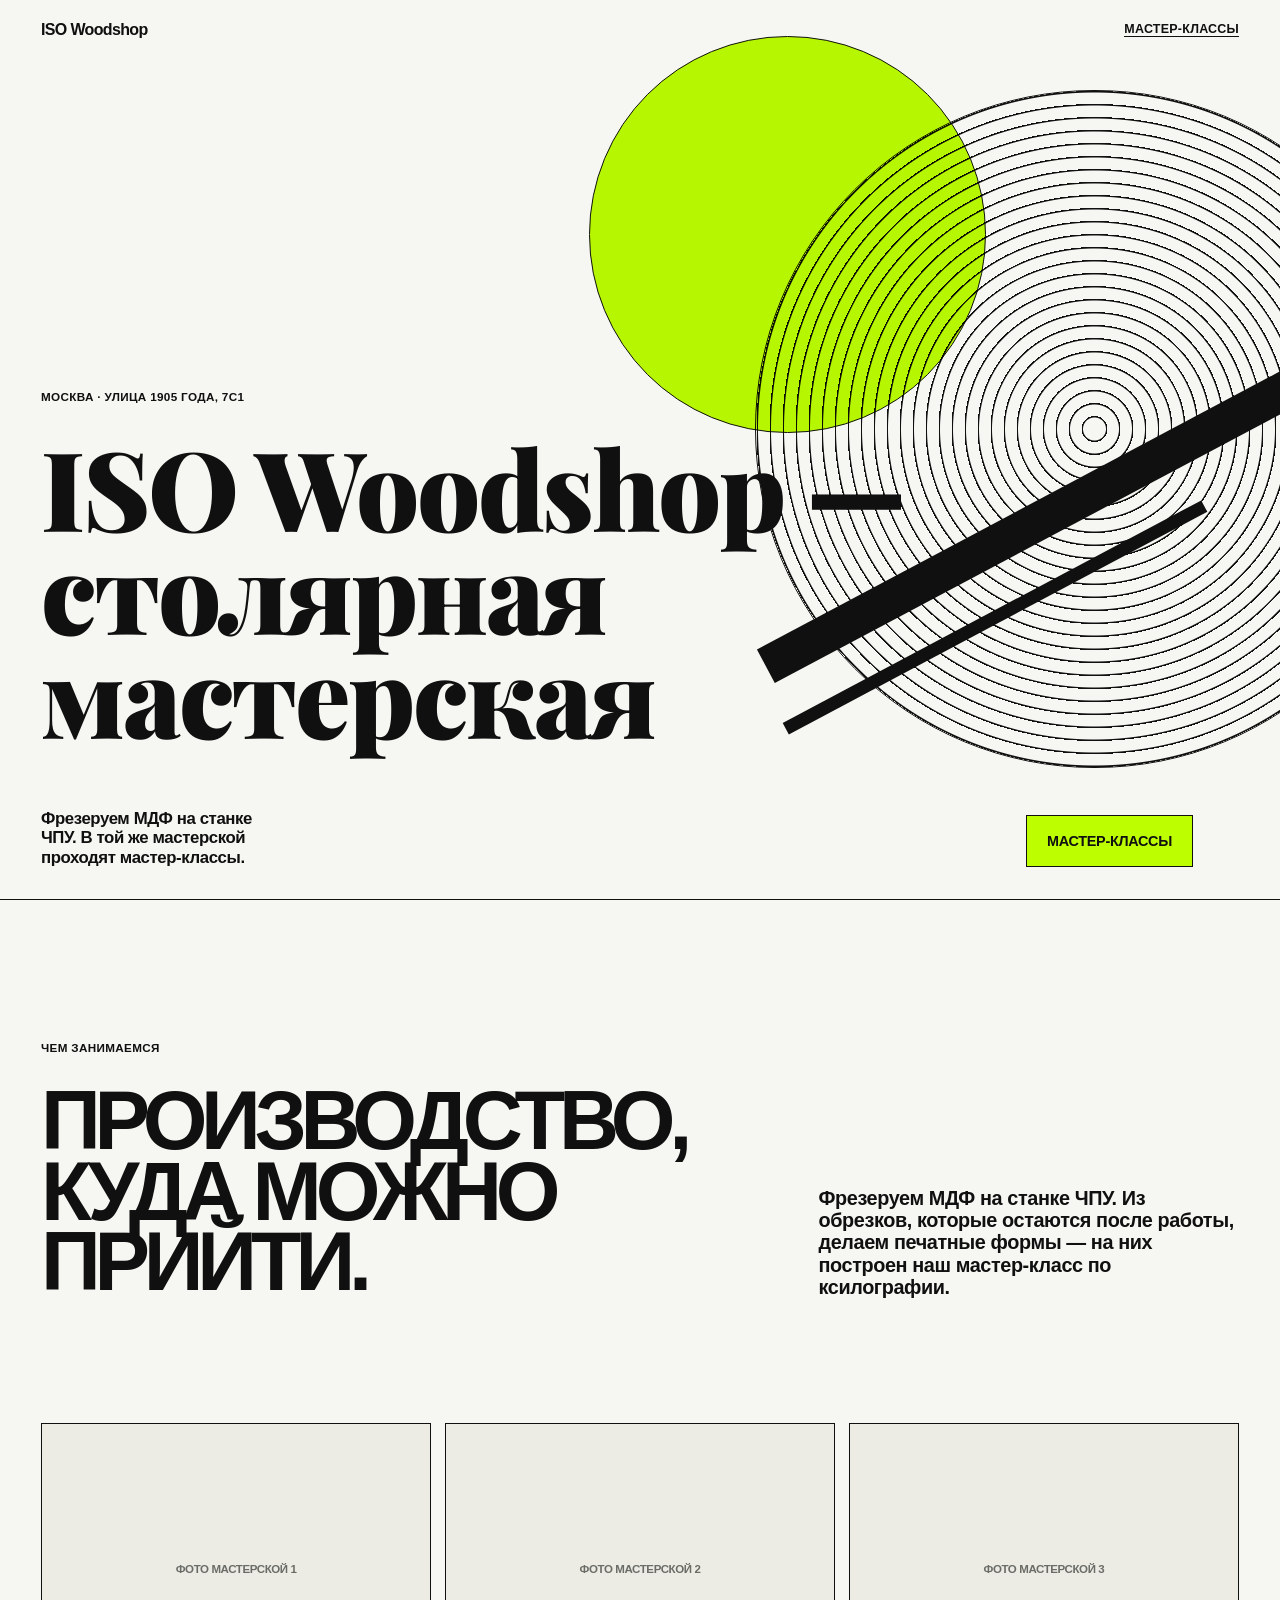
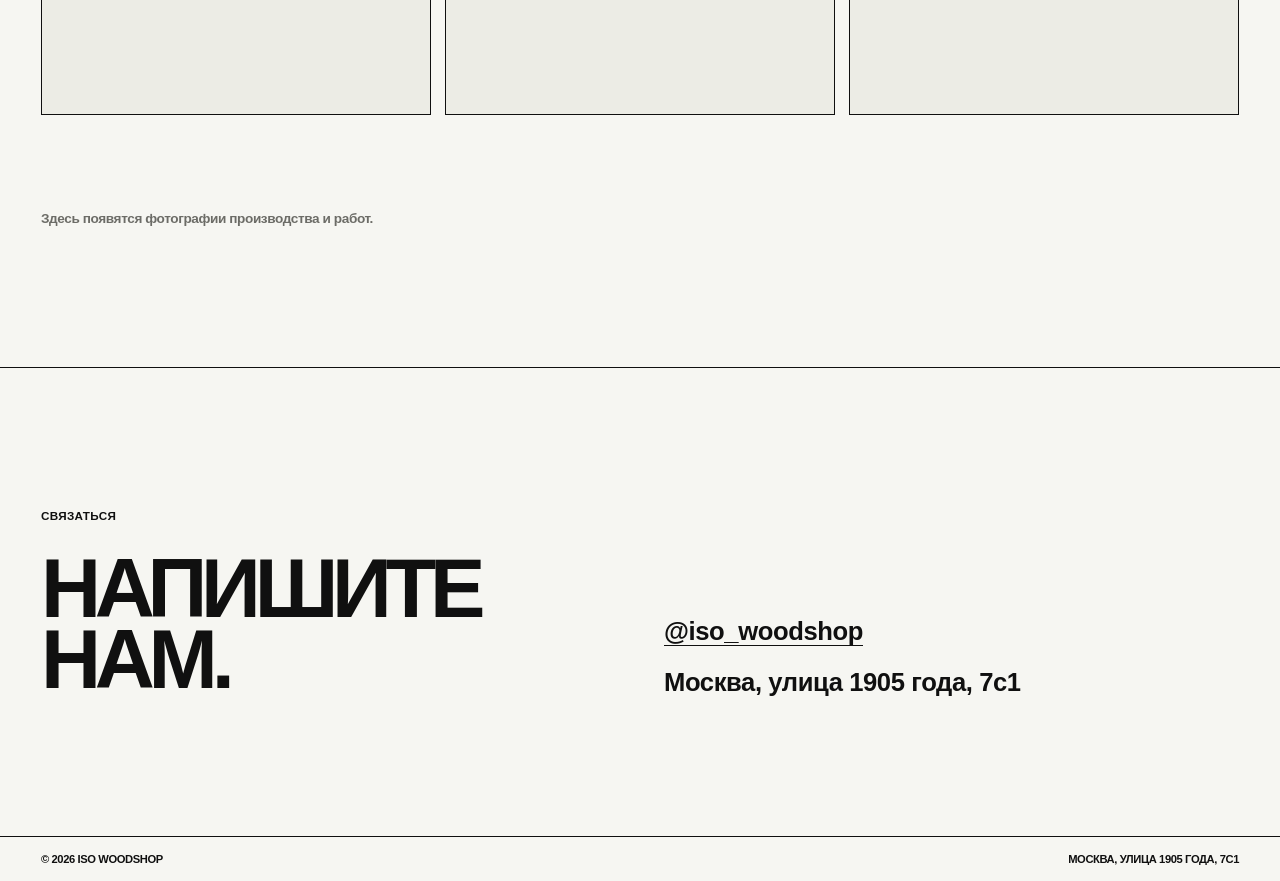
==== commit bc6fcea2: "Split site into homepage and master-klassy section - Homepage: workshop intro, activity description " ====
--- a/index.html
+++ b/index.html
@@ -3,360 +3,74 @@
   <head>
     <meta charset="UTF-8" />
     <meta name="viewport" content="width=device-width, initial-scale=1.0" />
-    <meta name="description" content="Мастер-класс по ксилографии в ISO Woodshop" />
-    <title>Мастер-класс по ксилографии | ISO Woodshop</title>
-    <style>
-      @font-face {
-        font-family: 'Playfair Display'; font-style: normal; font-weight: 900; font-display: swap;
-        src: url('fonts/playfair-900-cyrillic.woff2') format('woff2');
-        unicode-range: U+0301, U+0400-045F, U+0490-0491, U+04B0-04B1, U+2116;
-      }
-      @font-face {
-        font-family: 'Playfair Display'; font-style: normal; font-weight: 900; font-display: swap;
-        src: url('fonts/playfair-900-latin.woff2') format('woff2');
-        unicode-range: U+0000-00FF, U+0131, U+0152-0153, U+02BB-02BC, U+02C6, U+02DA, U+02DC, U+0304, U+0308, U+0329, U+2000-206F, U+20AC, U+2122, U+2191, U+2193, U+2212, U+2215, U+FEFF, U+FFFD;
-      }
-      :root {
-        --ink: #101010;
-        --paper: #f6f6f2;
-        --acid: #bdff00;
-        --muted: #6c6c67;
-        --line: #bcbcb5;
-        --space: clamp(1.25rem, 3.2vw, 4rem);
-      }
-      * { box-sizing: border-box; }
-      html { scroll-behavior: smooth; }
-      body {
-        margin: 0;
-        color: var(--ink);
-        background: var(--paper);
-        font-family: Arial, Helvetica, sans-serif;
-        letter-spacing: -0.025em;
-      }
-      button, input { font: inherit; }
-      button { cursor: pointer; }
-      .nav {
-        position: absolute;
-        inset: 0 0 auto;
-        z-index: 2;
-        display: flex;
-        justify-content: space-between;
-        align-items: center;
-        padding: 1.3rem var(--space);
-        font-size: .78rem;
-        font-weight: 700;
-        letter-spacing: .02em;
-        text-transform: uppercase;
-      }
-      .brand { font-size: 1rem; letter-spacing: -0.04em; text-transform: none; }
-      .hero {
-        min-height: 100dvh;
-        position: relative;
-        display: grid;
-        align-items: end;
-        padding: 7rem var(--space) 2rem;
-        overflow: hidden;
-        border-bottom: 1px solid var(--ink);
-      }
-      .hero-copy { position: relative; z-index: 1; max-width: 72rem; }
-      h1, h2, p { margin: 0; }
-      h1 {
-        max-width: 15ch;
-        font-family: 'Playfair Display', Georgia, 'Times New Roman', serif;
-        font-size: clamp(3.3rem, 8.6vw, 8.8rem);
-        line-height: .94;
-        font-weight: 900;
-        letter-spacing: -0.02em;
-      }
-      .hero-meta {
-        display: flex;
-        align-items: end;
-        justify-content: space-between;
-        gap: 2rem;
-        margin-top: clamp(2rem, 5vw, 5rem);
-      }
-      .hero-meta p { max-width: 23ch; font-size: 1.05rem; line-height: 1.15; font-weight: 700; }
-      .button {
-        display: inline-flex;
-        align-items: center;
-        border: 1px solid var(--ink);
-        padding: .95rem 1.25rem;
-        min-height: 3.25rem;
-        text-decoration: none;
-        color: var(--ink);
-        background: var(--acid);
-        font-weight: 800;
-        font-size: .9rem;
-        letter-spacing: -.02em;
-        text-transform: uppercase;
-        transition: transform .16s ease, background .16s ease;
-      }
-      .button:hover { background: #d2ff42; transform: translateY(-2px); }
-      .button:active { transform: translateY(1px); }
-      .print-marks { position: absolute; inset: 0; pointer-events: none; }
-      .disc { position: absolute; border: 1px solid var(--ink); border-radius: 50%; mix-blend-mode: multiply; }
-      .disc.one { width: min(53vw, 44rem); height: min(53vw, 44rem); right: -12vw; top: 10vh; background: repeating-radial-gradient(circle at 50% 50%, transparent 0 11px, #101010 12px 13px); }
-      .disc.two { width: min(31vw, 25rem); height: min(31vw, 25rem); right: 23vw; top: 4vh; background: var(--acid); }
-      .bar { position: absolute; background: var(--ink); transform: rotate(-28deg); }
-      .bar.one { width: 48vw; height: 2.4rem; right: -4rem; top: 56%; }
-      .bar.two { width: 37vw; height: .8rem; right: 3rem; top: 68%; }
-      section { padding: clamp(5rem, 11vw, 10rem) var(--space); }
-      .section-label { margin-bottom: 2rem; font-size: .73rem; font-weight: 700; letter-spacing: .03em; text-transform: uppercase; }
-      .intro { display: grid; grid-template-columns: minmax(0, 1.25fr) minmax(15rem, .75fr); gap: 6vw; border-bottom: 1px solid var(--ink); }
-      h2 { font-size: clamp(2.9rem, 6.5vw, 6.8rem); line-height: .85; font-weight: 900; letter-spacing: -.075em; text-transform: uppercase; }
-      .intro-copy { align-self: end; font-size: clamp(1.1rem, 1.55vw, 1.45rem); font-weight: 700; line-height: 1.12; }
-      .program {
-        grid-column: 1 / -1; display: grid; grid-template-columns: repeat(2, 1fr); gap: .7rem 2.5rem;
-        margin: 2.4rem 0 0; padding-top: 1.4rem; border-top: 1px solid var(--ink);
-        list-style: none; font-size: .95rem; font-weight: 700; line-height: 1.25;
-      }
-      .program li { position: relative; padding-left: 1.5rem; }
-      .program li::before { content: ''; position: absolute; left: 0; top: .3em; width: .65rem; height: .65rem; border: 1px solid var(--ink); background: var(--acid); }
-      .outcomes { grid-column: 1 / -1; display: grid; grid-template-columns: repeat(3, 1fr); margin-top: 2rem; border-top: 1px solid var(--ink); }
-      .outcome { padding: 1.1rem 1rem 0 0; min-height: 8rem; border-right: 1px solid var(--ink); }
-      .outcome + .outcome { padding-left: 1rem; }
-      .outcome:last-child { border-right: 0; }
-      .outcome strong { display: block; margin-bottom: .35rem; font-size: 2.8rem; line-height: .85; letter-spacing: -.08em; }
-      .outcome span { display: block; max-width: 14ch; font-size: .87rem; line-height: 1.1; font-weight: 700; }
-      .gallery { background: var(--ink); color: var(--paper); }
-      .gallery-grid { display: grid; grid-template-columns: 1.15fr .75fr 1.1fr; grid-template-rows: 14rem 13rem; gap: .85rem; }
-      .print {
-        position: relative;
-        overflow: hidden;
-        background: #deded7;
-        color: var(--ink);
-      }
-      .print::before, .print::after { content: ""; position: absolute; }
-      .print.a { grid-row: 1 / 3; background: var(--acid); }
-      .print.a::before { width: 150%; height: 11rem; left: -21%; top: 23%; border: .75rem solid var(--ink); transform: rotate(-35deg); }
-      .print.a::after { width: 8rem; height: 8rem; border-radius: 50%; background: var(--paper); left: 20%; top: 12%; }
-      .print.b { background: #f2f2eb; }
-      .print.b::before { inset: 1rem; background: repeating-linear-gradient(90deg, var(--ink) 0 4px, transparent 4px 10px); clip-path: polygon(5% 25%, 100% 0, 80% 100%, 0 85%); }
-      .print.c { background: #bdbdb8; }
-      .print.c::before { width: 15rem; height: 15rem; top: -3rem; left: 15%; background: var(--ink); clip-path: polygon(50% 0, 100% 38%, 82% 100%, 20% 85%, 0 25%); }
-      .print.c::after { width: 16rem; height: 1.2rem; top: 50%; left: -1rem; background: var(--acid); transform: rotate(28deg); }
-      .print.d { background: #f2f2eb; }
-      .print.d::before { width: 140%; height: 140%; top: -20%; left: -20%; background: repeating-radial-gradient(circle at center, transparent 0 9px, var(--ink) 10px 11px); }
-      .print span { position: absolute; left: .7rem; bottom: .65rem; z-index: 1; padding: .25rem .35rem; background: var(--paper); font-size: .68rem; font-weight: 800; text-transform: uppercase; }
-      .gallery-note { margin-top: 1.2rem; color: #cfcfc6; font-size: .85rem; }
-      .material { border-bottom: 1px solid var(--ink); }
-      .process { display: grid; grid-template-columns: repeat(4, 1fr); border-top: 1px solid var(--ink); margin-top: 4rem; }
-      .process-step { min-height: 15rem; padding: 1.1rem; border-right: 1px solid var(--ink); display: flex; flex-direction: column; justify-content: space-between; }
-      .process-step:first-child { padding-left: 0; }
-      .process-step:last-child { border-right: 0; }
-      .step-name { font-size: clamp(1.3rem, 2.2vw, 2.2rem); font-weight: 900; line-height: .92; letter-spacing: -.06em; text-transform: uppercase; }
-      .step-mark { width: 3rem; height: 3rem; border: 1px solid var(--ink); border-radius: 50%; }
-      .process-step:nth-child(2) .step-mark { width: 100%; border-radius: 0; height: 1rem; background: var(--acid); }
-      .process-step:nth-child(3) .step-mark { border-radius: 0; background: repeating-linear-gradient(45deg, var(--ink) 0 3px, transparent 3px 7px); }
-      .process-step:nth-child(4) .step-mark { background: var(--ink); }
-      .booking { background: var(--acid); border-bottom: 1px solid var(--ink); }
-      .booking-head { display: grid; grid-template-columns: 1.25fr .75fr; gap: 4rem; margin-bottom: 3rem; }
-      .booking-head p { max-width: 22ch; align-self: end; font-size: 1rem; font-weight: 700; line-height: 1.15; }
-      .dates { border-top: 1px solid var(--ink); }
-      .date {
-        display: grid; grid-template-columns: .55fr .9fr .9fr .9fr auto auto; align-items: center; gap: 1rem;
-        position: relative; padding: 1.1rem 0 1.1rem 1rem; border-bottom: 1px solid var(--ink);
-        transition: background .18s ease;
-      }
-      .date::before {
-        content: ''; position: absolute; left: 0; top: 0; bottom: 1px; width: .3rem; background: var(--ink);
-        transform: scaleX(0); transform-origin: left; transition: transform .18s ease;
-      }
-      .date:hover::before, .date:focus-within::before { transform: scaleX(1); }
-      .date:hover, .date:focus-within { background: rgba(255,255,255,.45); }
-      .date-day { font-size: clamp(2.8rem, 5vw, 5.5rem); font-weight: 900; line-height: .78; letter-spacing: -.08em; }
-      .date-month, .date-time, .date-weekday { font-size: 1rem; font-weight: 800; text-transform: uppercase; }
-      .date-weekday { color: var(--muted); }
-      .seats { padding: .42rem .55rem; border: 1px solid var(--ink); font-size: .72rem; font-weight: 800; white-space: nowrap; text-transform: uppercase; }
-      .date-cta { background: var(--ink); color: var(--acid); }
-      .date-cta:hover { background: #252525; }
-      .price-tag {
-        display: flex; flex-wrap: wrap; align-items: baseline; gap: .5rem 1.4rem;
-        margin-top: 2.2rem; padding: 1.1rem 1.25rem; border: 1px solid var(--ink); background: var(--paper);
-      }
-      .price-tag strong { font-size: clamp(1.9rem, 3.4vw, 2.9rem); font-weight: 900; line-height: 1; letter-spacing: -.06em; }
-      .price-tag span { font-size: .85rem; font-weight: 800; text-transform: uppercase; }
-      .terms { display: grid; gap: .55rem; margin-top: 1.4rem; max-width: 62ch; font-size: .84rem; font-weight: 700; line-height: 1.3; }
-      .notice { margin-top: 1.4rem; padding: 1rem 1.15rem; border: 2px solid var(--ink); font-size: .9rem; font-weight: 800; line-height: 1.3; }
-      .place { display: grid; gap: 1.4rem; align-content: start; }
-      .map { border: 1px solid var(--ink); }
-      .map-frame { display: block; width: 100%; height: clamp(16rem, 30vw, 22rem); border: 0; }
-      .map-caption { display: block; padding: .6rem .75rem; border-top: 1px solid var(--ink); color: inherit; text-decoration: none; font-size: .74rem; font-weight: 800; text-transform: uppercase; }
-      .map-caption:hover { background: var(--acid); }
-      .route { display: grid; gap: .7rem; font-size: .92rem; font-weight: 700; line-height: 1.35; }
-      .contact { display: grid; grid-template-columns: 1fr 1fr; gap: 3rem; }
-      .contact h2 { max-width: 8ch; }
-      .contact-info { display: flex; flex-direction: column; justify-content: end; gap: 1.5rem; font-size: clamp(1.15rem, 2vw, 1.8rem); font-weight: 800; line-height: 1; }
-      .contact-info a { color: inherit; text-decoration: none; border-bottom: 1px solid var(--ink); width: fit-content; }
-      .placeholder { color: var(--muted); font-size: .78rem; font-weight: 700; line-height: 1.2; }
-      footer { padding: 1rem var(--space); border-top: 1px solid var(--ink); display: flex; justify-content: space-between; font-size: .7rem; font-weight: 700; text-transform: uppercase; }
-      .booking-note { margin-top: 1.1rem; max-width: 48ch; font-size: .82rem; font-weight: 700; line-height: 1.25; }
-      .button[aria-disabled="true"] { opacity: .45; cursor: not-allowed; }
-      @media (max-width: 720px) {
-        .nav .nav-date { display: none; }
-        .hero { padding-bottom: 5rem; }
-        .hero-meta { align-items: start; flex-direction: column; }
-        .disc.one { width: 22rem; height: 22rem; right: -12rem; top: 4rem; }
-        .disc.two { width: 11rem; height: 11rem; right: 30%; top: 8rem; }
-        .bar.one { width: 35rem; right: -20rem; }
-        .intro, .booking-head, .contact { grid-template-columns: 1fr; gap: 2rem; }
-        .program { grid-template-columns: 1fr; }
-        .outcomes { grid-template-columns: 1fr; }
-        .outcome, .outcome + .outcome { padding: 1rem 0; border-right: 0; border-bottom: 1px solid var(--ink); min-height: auto; }
-        .gallery-grid { grid-template-columns: 1fr 1fr; grid-template-rows: 14rem 11rem 11rem; }
-        .print.a { grid-row: 1 / 3; }
-        .print.c { grid-column: 1 / 3; }
-        .process { grid-template-columns: 1fr 1fr; }
-        .process-step { min-height: 10rem; padding: 1rem; border-bottom: 1px solid var(--ink); }
-        .process-step:nth-child(2) { border-right: 0; }
-        .process-step:nth-child(3) { padding-left: 0; }
-        .date { grid-template-columns: auto 1fr; gap: .3rem 1rem; padding-bottom: 1.4rem; }
-        .date-day { grid-column: 1; grid-row: 1 / 4; align-self: center; }
-        .date-month, .date-weekday, .date-time { grid-column: 2; }
-        .seats { grid-column: 1 / -1; width: fit-content; margin-top: .7rem; }
-        .date-cta { grid-column: 1 / -1; justify-content: center; }
-      }
-      @media (prefers-reduced-motion: reduce) { *, *::before, *::after { scroll-behavior: auto !important; transition-duration: .01ms !important; } }
-    </style>
+    <meta name="description" content="ISO Woodshop — столярная мастерская в Москве на улице 1905 года. Фрезеруем МДФ на станке ЧПУ, проводим мастер-классы." />
+    <title>ISO Woodshop — столярная мастерская в Москве</title>
+    <link rel="canonical" href="https://iso-woodshop.ru/" />
+    <meta property="og:type" content="website" />
+    <meta property="og:site_name" content="ISO Woodshop" />
+    <meta property="og:locale" content="ru_RU" />
+    <meta property="og:title" content="ISO Woodshop — столярная мастерская в Москве" />
+    <meta property="og:description" content="Мастерская на улице 1905 года: МДФ, фрезеровка на ЧПУ, мастер-классы." />
+    <meta property="og:url" content="https://iso-woodshop.ru/" />
+    <link rel="stylesheet" href="/styles.css" />
+    <script type="application/ld+json">
+    {
+      "@context": "https://schema.org",
+      "@type": "LocalBusiness",
+      "name": "ISO Woodshop",
+      "description": "Столярная мастерская в Москве: фрезеровка МДФ на ЧПУ, мастер-классы.",
+      "url": "https://iso-woodshop.ru/",
+      "address": {
+        "@type": "PostalAddress",
+        "streetAddress": "улица 1905 года, 7с1",
+        "addressLocality": "Москва",
+        "addressCountry": "RU"
+      },
+      "geo": { "@type": "GeoCoordinates", "latitude": 55.762709, "longitude": 37.559334 },
+      "sameAs": ["https://www.instagram.com/iso_woodshop/"]
+    }
+    </script>
   </head>
   <body>
     <nav class="nav" aria-label="Основная навигация">
-      <div class="brand">ISO Woodshop</div>
-      <div class="nav-date">Ксилография</div>
+      <a class="brand" href="/">ISO Woodshop</a>
+      <a class="nav-link" href="/master-klassy/">Мастер-классы</a>
     </nav>
 
     <main>
       <section class="hero" aria-labelledby="hero-title">
         <div class="print-marks" aria-hidden="true"><i class="disc one"></i><i class="disc two"></i><i class="bar one"></i><i class="bar two"></i></div>
         <div class="hero-copy">
-          <p class="section-label">ISO Woodshop · м. Улица 1905 года</p>
-          <h1 id="hero-title">Мастер-класс по ксилографии</h1>
+          <p class="section-label">Москва · улица 1905 года, 7с1</p>
+          <h1 id="hero-title">ISO Woodshop — столярная мастерская</h1>
           <div class="hero-meta">
-            <p>Печатаем из МДФ-панелей от ЧПУ-станка — забираете домой 5 уникальных оттисков.</p>
-            <a class="button" href="#booking">Записаться</a>
+            <p>Фрезеруем МДФ на станке ЧПУ. В той же мастерской проходят мастер-классы.</p>
+            <a class="button" href="/master-klassy/">Мастер-классы</a>
           </div>
         </div>
       </section>
 
       <section class="intro" aria-labelledby="about-title">
-        <div><p class="section-label">Практика для дизайнеров</p><h2 id="about-title">За два часа создадим тираж, который хочется повесить дома.</h2></div>
-        <p class="intro-copy">Разберём процесс от формы до печати. Никакого опыта не нужно, важны любопытство и готовность испачкать руки краской.</p>
-        <ul class="program" aria-label="Что входит в мастер-класс">
-          <li>Экскурсия по столярному производству</li>
-          <li>Два вида оттиска</li>
-          <li>Кастомизация своего оттиска</li>
-          <li>Работы забираете через 1–2 дня, когда краска полностью высохнет</li>
-        </ul>
-        <div class="outcomes" aria-label="Результат мастер-класса">
-          <div class="outcome"><strong>2</strong><span>часа в мастерской</span></div>
-          <div class="outcome"><strong>5</strong><span>ваших оттисков</span></div>
-          <div class="outcome"><strong>1</strong><span>способ повторить дома</span></div>
+        <div><p class="section-label">Чем занимаемся</p><h2 id="about-title">Производство, куда можно прийти.</h2></div>
+        <p class="intro-copy">Фрезеруем МДФ на станке ЧПУ. Из обрезков, которые остаются после работы, делаем печатные формы — на них построен наш мастер-класс по ксилографии.</p>
+        <div class="shots" aria-label="Фотографии мастерской">
+          <figure class="shot"><span>Фото мастерской 1</span></figure>
+          <figure class="shot"><span>Фото мастерской 2</span></figure>
+          <figure class="shot"><span>Фото мастерской 3</span></figure>
         </div>
-      </section>
-
-      <section class="gallery" aria-labelledby="prints-title">
-        <p class="section-label">Результат</p><h2 id="prints-title">Оттиски, которым идёт несовпадение.</h2>
-        <div class="gallery-grid" aria-label="Места для будущих фотографий оттисков">
-          <div class="print a"><span>Фото оттиска 01</span></div><div class="print b"><span>Фото оттиска 02</span></div><div class="print c"><span>Фото оттиска 03</span></div><div class="print d"><span>Фото оттиска 04</span></div>
-        </div>
-        <p class="gallery-note">Здесь появятся реальные фотографии работ и процесса печати.</p>
-      </section>
-
-      <section class="material" aria-labelledby="material-title">
-        <p class="section-label">Материал с характером</p><h2 id="material-title">Новые формы из того, что обычно остаётся после ЧПУ.</h2>
-        <div class="process" aria-label="Как создаётся оттиск">
-          <article class="process-step"><span class="step-name">Остатки<br>МДФ</span><i class="step-mark" aria-hidden="true"></i></article>
-          <article class="process-step"><span class="step-name">Фрезеровка<br>на ЧПУ</span><i class="step-mark" aria-hidden="true"></i></article>
-          <article class="process-step"><span class="step-name">Краска<br>и давление</span><i class="step-mark" aria-hidden="true"></i></article>
-          <article class="process-step"><span class="step-name">Ваш<br>оттиск</span><i class="step-mark" aria-hidden="true"></i></article>
-        </div>
-      </section>
-
-      <section class="booking" id="booking" aria-labelledby="booking-title">
-        <div class="booking-head"><div><p class="section-label">Выберите дату</p><h2 id="booking-title">Три вечера в сентябре.</h2></div><p>В группе максимум десять человек. Когда места закончатся, можно оставить контакт в листе ожидания.</p></div>
-        <div class="dates">
-          <div class="date">
-            <span class="date-day">1</span><span class="date-month">Сентября</span><span class="date-weekday">Вторник</span><span class="date-time">19:00–21:00</span><span class="seats">В группе 10 мест</span>
-            <a class="button date-cta" data-date="1 сентября, вторник, 19:00" href="#booking">Записаться</a>
-          </div>
-          <div class="date">
-            <span class="date-day">15</span><span class="date-month">Сентября</span><span class="date-weekday">Вторник</span><span class="date-time">19:00–21:00</span><span class="seats">В группе 10 мест</span>
-            <a class="button date-cta" data-date="15 сентября, вторник, 19:00" href="#booking">Записаться</a>
-          </div>
-          <div class="date">
-            <span class="date-day">30</span><span class="date-month">Сентября</span><span class="date-weekday">Среда</span><span class="date-time">19:00–21:00</span><span class="seats">В группе 10 мест</span>
-            <a class="button date-cta" data-date="30 сентября, среда, 19:00" href="#booking">Записаться</a>
-          </div>
-        </div>
-
-        <div class="price-tag"><strong>3 500 ₽</strong><span>Предоплата 100% — место закрепляется после оплаты</span></div>
-
-        <div class="terms">
-          <p><strong>Возврат.</strong> Отменили за трое суток и раньше — возвращаем всю сумму. Позже — переносим на другую дату, если в группе есть место. В день мастер-класса предоплата не возвращается: материалы уже закуплены на всю группу.</p>
-          <p id="booking-note">После оплаты пришлём подтверждение и напоминание накануне.</p>
-        </div>
-
-        <div class="notice">
-          <p>Мастер-класс 18+. С собой обязательно паспорт — без него на территорию не выпишут пропуск.</p>
-        </div>
+        <p class="shots-note">Здесь появятся фотографии производства и работ.</p>
       </section>
 
       <section class="contact" aria-labelledby="contact-title">
         <div>
-          <p class="section-label">Где мы</p><h2 id="contact-title">ISO Woodshop</h2>
-          <div class="contact-info">
-            <p>Москва, улица 1905 года, 7с1</p>
-            <a id="contact-write" href="#booking" target="_blank" rel="noopener noreferrer">Написать нам</a>
-            <a href="https://www.instagram.com/iso_woodshop/" target="_blank" rel="noopener noreferrer">@iso_woodshop</a>
-          </div>
+          <p class="section-label">Связаться</p><h2 id="contact-title">Напишите нам.</h2>
         </div>
-        <div class="place">
-          <div class="map">
-            <iframe class="map-frame" src="https://yandex.ru/map-widget/v1/?ll=37.559334%2C55.762709&amp;z=17&amp;pt=37.559334,55.762709,pm2rdm" title="Карта: Москва, улица 1905 года, 7с1" loading="lazy" allowfullscreen></iframe>
-            <a class="map-caption" href="https://yandex.com/maps/213/moscow/house/ulitsa_1905_goda_7s1/Z04YcwJoTkQCQFtvfXt3cHRiYg==/?indoorLevel=1&amp;ll=37.559334%2C55.762709&amp;z=16.53" target="_blank" rel="noopener noreferrer">Открыть в Яндекс Картах</a>
-          </div>
-          <div class="route">
-            <p><strong>От метро «Улица 1905 года»</strong> — 5 минут пешком: пройдите подземный переход до конца, дальше к торцу здания.</p>
-            <p><strong>Встречаемся на проходной №2 в 19:00.</strong> Приходите чуть заранее: пропуск выписывают на месте, по паспорту.</p>
-          </div>
+        <div class="contact-info">
+          <a href="https://www.instagram.com/iso_woodshop/" target="_blank" rel="noopener noreferrer">@iso_woodshop</a>
+          <p>Москва, улица 1905 года, 7с1</p>
         </div>
       </section>
     </main>
     <footer><span>© 2026 ISO Woodshop</span><span>Москва, улица 1905 года, 7с1</span></footer>
-
-    <script>
-      // Ник аккаунта для записи, без «@». Пока пусто — кнопки выключены.
-      const CONTACT = 'john_dow';
-
-      const ctas = document.querySelectorAll('.date-cta');
-      const contactLink = document.querySelector('#contact-write');
-      const bookingNote = document.querySelector('#booking-note');
-
-      const requestText = (date) => `Здравствуйте! Хочу записаться на мастер-класс по ксилографии — ${date}.`;
-
-      const disable = (element) => {
-        element.setAttribute('aria-disabled', 'true');
-        element.addEventListener('click', (event) => event.preventDefault());
-      };
-
-      if (CONTACT) {
-        ctas.forEach((cta) => {
-          const date = cta.dataset.date;
-          cta.href = `https://t.me/${CONTACT}?text=${encodeURIComponent(requestText(date))}`;
-          cta.target = '_blank';
-          cta.rel = 'noopener noreferrer';
-          // Текст заявки заодно уходит в буфер обмена: если чат не подставит его сам,
-          // участнику останется вставить сообщение вручную.
-          cta.addEventListener('click', () => {
-            if (navigator.clipboard) navigator.clipboard.writeText(requestText(date)).catch(() => {});
-          });
-        });
-        contactLink.href = `https://t.me/${CONTACT}`;
-      } else {
-        ctas.forEach(disable);
-        disable(contactLink);
-        bookingNote.textContent = 'Контакт для записи пока не указан — кнопки заработают, как только он появится.';
-      }
-    </script>
   </body>
 </html>
--- a/styles.css
+++ b/styles.css
@@ -0,0 +1,219 @@
+@font-face {
+  font-family: 'Playfair Display'; font-style: normal; font-weight: 900; font-display: swap;
+  src: url('/fonts/playfair-900-cyrillic.woff2') format('woff2');
+  unicode-range: U+0301, U+0400-045F, U+0490-0491, U+04B0-04B1, U+2116;
+}
+@font-face {
+  font-family: 'Playfair Display'; font-style: normal; font-weight: 900; font-display: swap;
+  src: url('/fonts/playfair-900-latin.woff2') format('woff2');
+  unicode-range: U+0000-00FF, U+0131, U+0152-0153, U+02BB-02BC, U+02C6, U+02DA, U+02DC, U+0304, U+0308, U+0329, U+2000-206F, U+20AC, U+2122, U+2191, U+2193, U+2212, U+2215, U+FEFF, U+FFFD;
+}
+:root {
+  --ink: #101010;
+  --paper: #f6f6f2;
+  --acid: #bdff00;
+  --muted: #6c6c67;
+  --line: #bcbcb5;
+  --space: clamp(1.25rem, 3.2vw, 4rem);
+}
+* { box-sizing: border-box; }
+html { scroll-behavior: smooth; }
+body {
+  margin: 0;
+  color: var(--ink);
+  background: var(--paper);
+  font-family: Arial, Helvetica, sans-serif;
+  letter-spacing: -0.025em;
+}
+button, input { font: inherit; }
+button { cursor: pointer; }
+.nav {
+  position: absolute;
+  inset: 0 0 auto;
+  z-index: 2;
+  display: flex;
+  justify-content: space-between;
+  align-items: center;
+  padding: 1.3rem var(--space);
+  font-size: .78rem;
+  font-weight: 700;
+  letter-spacing: .02em;
+  text-transform: uppercase;
+}
+.brand { font-size: 1rem; letter-spacing: -0.04em; text-transform: none; color: inherit; text-decoration: none; }
+.nav-link { color: inherit; text-decoration: none; border-bottom: 1px solid currentColor; }
+.nav-link:hover { background: var(--acid); }
+.hero {
+  min-height: 100dvh;
+  position: relative;
+  display: grid;
+  align-items: end;
+  padding: 7rem var(--space) 2rem;
+  overflow: hidden;
+  border-bottom: 1px solid var(--ink);
+}
+.hero-copy { position: relative; z-index: 1; max-width: 72rem; }
+h1, h2, p { margin: 0; }
+h1 {
+  max-width: 15ch;
+  font-family: 'Playfair Display', Georgia, 'Times New Roman', serif;
+  font-size: clamp(3.3rem, 8.6vw, 8.8rem);
+  line-height: .94;
+  font-weight: 900;
+  letter-spacing: -0.02em;
+}
+.hero-meta {
+  display: flex;
+  align-items: end;
+  justify-content: space-between;
+  gap: 2rem;
+  margin-top: clamp(2rem, 5vw, 5rem);
+}
+.hero-meta p { max-width: 23ch; font-size: 1.05rem; line-height: 1.15; font-weight: 700; }
+.button {
+  display: inline-flex;
+  align-items: center;
+  border: 1px solid var(--ink);
+  padding: .95rem 1.25rem;
+  min-height: 3.25rem;
+  text-decoration: none;
+  color: var(--ink);
+  background: var(--acid);
+  font-weight: 800;
+  font-size: .9rem;
+  letter-spacing: -.02em;
+  text-transform: uppercase;
+  transition: transform .16s ease, background .16s ease;
+}
+.button:hover { background: #d2ff42; transform: translateY(-2px); }
+.button:active { transform: translateY(1px); }
+.print-marks { position: absolute; inset: 0; pointer-events: none; }
+.disc { position: absolute; border: 1px solid var(--ink); border-radius: 50%; mix-blend-mode: multiply; }
+.disc.one { width: min(53vw, 44rem); height: min(53vw, 44rem); right: -12vw; top: 10vh; background: repeating-radial-gradient(circle at 50% 50%, transparent 0 11px, #101010 12px 13px); }
+.disc.two { width: min(31vw, 25rem); height: min(31vw, 25rem); right: 23vw; top: 4vh; background: var(--acid); }
+.bar { position: absolute; background: var(--ink); transform: rotate(-28deg); }
+.bar.one { width: 48vw; height: 2.4rem; right: -4rem; top: 56%; }
+.bar.two { width: 37vw; height: .8rem; right: 3rem; top: 68%; }
+section { padding: clamp(5rem, 11vw, 10rem) var(--space); }
+.section-label { margin-bottom: 2rem; font-size: .73rem; font-weight: 700; letter-spacing: .03em; text-transform: uppercase; }
+.intro { display: grid; grid-template-columns: minmax(0, 1.25fr) minmax(15rem, .75fr); gap: 6vw; border-bottom: 1px solid var(--ink); }
+h2 { font-size: clamp(2.9rem, 6.5vw, 6.8rem); line-height: .85; font-weight: 900; letter-spacing: -.075em; text-transform: uppercase; }
+.intro-copy { align-self: end; font-size: clamp(1.1rem, 1.55vw, 1.45rem); font-weight: 700; line-height: 1.12; }
+.program {
+  grid-column: 1 / -1; display: grid; grid-template-columns: repeat(2, 1fr); gap: .7rem 2.5rem;
+  margin: 2.4rem 0 0; padding-top: 1.4rem; border-top: 1px solid var(--ink);
+  list-style: none; font-size: .95rem; font-weight: 700; line-height: 1.25;
+}
+.program li { position: relative; padding-left: 1.5rem; }
+.program li::before { content: ''; position: absolute; left: 0; top: .3em; width: .65rem; height: .65rem; border: 1px solid var(--ink); background: var(--acid); }
+.shots { grid-column: 1 / -1; display: grid; grid-template-columns: repeat(3, 1fr); gap: .85rem; margin-top: 3rem; }
+.shot { margin: 0; aspect-ratio: 4 / 3; display: grid; place-items: center; border: 1px solid var(--ink); background: #ecece5; }
+.shot span { color: var(--muted); font-size: .72rem; font-weight: 800; text-transform: uppercase; }
+.shot img { width: 100%; height: 100%; object-fit: cover; display: block; }
+.shots-note { grid-column: 1 / -1; margin-top: 1.2rem; color: var(--muted); font-size: .85rem; font-weight: 700; }
+.outcomes { grid-column: 1 / -1; display: grid; grid-template-columns: repeat(3, 1fr); margin-top: 2rem; border-top: 1px solid var(--ink); }
+.outcome { padding: 1.1rem 1rem 0 0; min-height: 8rem; border-right: 1px solid var(--ink); }
+.outcome + .outcome { padding-left: 1rem; }
+.outcome:last-child { border-right: 0; }
+.outcome strong { display: block; margin-bottom: .35rem; font-size: 2.8rem; line-height: .85; letter-spacing: -.08em; }
+.outcome span { display: block; max-width: 14ch; font-size: .87rem; line-height: 1.1; font-weight: 700; }
+.gallery { background: var(--ink); color: var(--paper); }
+.gallery-grid { display: grid; grid-template-columns: 1.15fr .75fr 1.1fr; grid-template-rows: 14rem 13rem; gap: .85rem; }
+.print {
+  position: relative;
+  overflow: hidden;
+  background: #deded7;
+  color: var(--ink);
+}
+.print::before, .print::after { content: ""; position: absolute; }
+.print.a { grid-row: 1 / 3; background: var(--acid); }
+.print.a::before { width: 150%; height: 11rem; left: -21%; top: 23%; border: .75rem solid var(--ink); transform: rotate(-35deg); }
+.print.a::after { width: 8rem; height: 8rem; border-radius: 50%; background: var(--paper); left: 20%; top: 12%; }
+.print.b { background: #f2f2eb; }
+.print.b::before { inset: 1rem; background: repeating-linear-gradient(90deg, var(--ink) 0 4px, transparent 4px 10px); clip-path: polygon(5% 25%, 100% 0, 80% 100%, 0 85%); }
+.print.c { background: #bdbdb8; }
+.print.c::before { width: 15rem; height: 15rem; top: -3rem; left: 15%; background: var(--ink); clip-path: polygon(50% 0, 100% 38%, 82% 100%, 20% 85%, 0 25%); }
+.print.c::after { width: 16rem; height: 1.2rem; top: 50%; left: -1rem; background: var(--acid); transform: rotate(28deg); }
+.print.d { background: #f2f2eb; }
+.print.d::before { width: 140%; height: 140%; top: -20%; left: -20%; background: repeating-radial-gradient(circle at center, transparent 0 9px, var(--ink) 10px 11px); }
+.print span { position: absolute; left: .7rem; bottom: .65rem; z-index: 1; padding: .25rem .35rem; background: var(--paper); font-size: .68rem; font-weight: 800; text-transform: uppercase; }
+.gallery-note { margin-top: 1.2rem; color: #cfcfc6; font-size: .85rem; }
+.material { border-bottom: 1px solid var(--ink); }
+.process { display: grid; grid-template-columns: repeat(4, 1fr); border-top: 1px solid var(--ink); margin-top: 4rem; }
+.process-step { min-height: 15rem; padding: 1.1rem; border-right: 1px solid var(--ink); display: flex; flex-direction: column; justify-content: space-between; }
+.process-step:first-child { padding-left: 0; }
+.process-step:last-child { border-right: 0; }
+.step-name { font-size: clamp(1.3rem, 2.2vw, 2.2rem); font-weight: 900; line-height: .92; letter-spacing: -.06em; text-transform: uppercase; }
+.step-mark { width: 3rem; height: 3rem; border: 1px solid var(--ink); border-radius: 50%; }
+.process-step:nth-child(2) .step-mark { width: 100%; border-radius: 0; height: 1rem; background: var(--acid); }
+.process-step:nth-child(3) .step-mark { border-radius: 0; background: repeating-linear-gradient(45deg, var(--ink) 0 3px, transparent 3px 7px); }
+.process-step:nth-child(4) .step-mark { background: var(--ink); }
+.booking { background: var(--acid); border-bottom: 1px solid var(--ink); }
+.booking-head { display: grid; grid-template-columns: 1.25fr .75fr; gap: 4rem; margin-bottom: 3rem; }
+.booking-head p { max-width: 22ch; align-self: end; font-size: 1rem; font-weight: 700; line-height: 1.15; }
+.dates { border-top: 1px solid var(--ink); }
+.date {
+  display: grid; grid-template-columns: .55fr .9fr .9fr .9fr auto auto; align-items: center; gap: 1rem;
+  position: relative; padding: 1.1rem 0 1.1rem 1rem; border-bottom: 1px solid var(--ink);
+  transition: background .18s ease;
+}
+.date::before {
+  content: ''; position: absolute; left: 0; top: 0; bottom: 1px; width: .3rem; background: var(--ink);
+  transform: scaleX(0); transform-origin: left; transition: transform .18s ease;
+}
+.date:hover::before, .date:focus-within::before { transform: scaleX(1); }
+.date:hover, .date:focus-within { background: rgba(255,255,255,.45); }
+.date-day { font-size: clamp(2.8rem, 5vw, 5.5rem); font-weight: 900; line-height: .78; letter-spacing: -.08em; }
+.date-month, .date-time, .date-weekday { font-size: 1rem; font-weight: 800; text-transform: uppercase; }
+.date-weekday { color: var(--muted); }
+.seats { padding: .42rem .55rem; border: 1px solid var(--ink); font-size: .72rem; font-weight: 800; white-space: nowrap; text-transform: uppercase; }
+.date-cta { background: var(--ink); color: var(--acid); }
+.date-cta:hover { background: #252525; }
+.price-tag {
+  display: flex; flex-wrap: wrap; align-items: baseline; gap: .5rem 1.4rem;
+  margin-top: 2.2rem; padding: 1.1rem 1.25rem; border: 1px solid var(--ink); background: var(--paper);
+}
+.price-tag strong { font-size: clamp(1.9rem, 3.4vw, 2.9rem); font-weight: 900; line-height: 1; letter-spacing: -.06em; }
+.price-tag span { font-size: .85rem; font-weight: 800; text-transform: uppercase; }
+.terms { display: grid; gap: .55rem; margin-top: 1.4rem; max-width: 62ch; font-size: .84rem; font-weight: 700; line-height: 1.3; }
+.notice { margin-top: 1.4rem; padding: 1rem 1.15rem; border: 2px solid var(--ink); font-size: .9rem; font-weight: 800; line-height: 1.3; }
+.place { display: grid; gap: 1.4rem; align-content: start; }
+.map { border: 1px solid var(--ink); }
+.map-frame { display: block; width: 100%; height: clamp(16rem, 30vw, 22rem); border: 0; }
+.map-caption { display: block; padding: .6rem .75rem; border-top: 1px solid var(--ink); color: inherit; text-decoration: none; font-size: .74rem; font-weight: 800; text-transform: uppercase; }
+.map-caption:hover { background: var(--acid); }
+.route { display: grid; gap: .7rem; font-size: .92rem; font-weight: 700; line-height: 1.35; }
+.contact { display: grid; grid-template-columns: 1fr 1fr; gap: 3rem; }
+.contact h2 { max-width: 8ch; }
+.contact-info { display: flex; flex-direction: column; justify-content: end; gap: 1.5rem; font-size: clamp(1.15rem, 2vw, 1.8rem); font-weight: 800; line-height: 1; }
+.contact-info a { color: inherit; text-decoration: none; border-bottom: 1px solid var(--ink); width: fit-content; }
+.placeholder { color: var(--muted); font-size: .78rem; font-weight: 700; line-height: 1.2; }
+footer { padding: 1rem var(--space); border-top: 1px solid var(--ink); display: flex; justify-content: space-between; font-size: .7rem; font-weight: 700; text-transform: uppercase; }
+.booking-note { margin-top: 1.1rem; max-width: 48ch; font-size: .82rem; font-weight: 700; line-height: 1.25; }
+.button[aria-disabled="true"] { opacity: .45; cursor: not-allowed; }
+@media (max-width: 720px) {
+  .nav .nav-date { display: none; }
+  .hero { padding-bottom: 5rem; }
+  .hero-meta { align-items: start; flex-direction: column; }
+  .disc.one { width: 22rem; height: 22rem; right: -12rem; top: 4rem; }
+  .disc.two { width: 11rem; height: 11rem; right: 30%; top: 8rem; }
+  .bar.one { width: 35rem; right: -20rem; }
+  .intro, .booking-head, .contact { grid-template-columns: 1fr; gap: 2rem; }
+  .shots { grid-template-columns: 1fr; }
+  .program { grid-template-columns: 1fr; }
+  .outcomes { grid-template-columns: 1fr; }
+  .outcome, .outcome + .outcome { padding: 1rem 0; border-right: 0; border-bottom: 1px solid var(--ink); min-height: auto; }
+  .gallery-grid { grid-template-columns: 1fr 1fr; grid-template-rows: 14rem 11rem 11rem; }
+  .print.a { grid-row: 1 / 3; }
+  .print.c { grid-column: 1 / 3; }
+  .process { grid-template-columns: 1fr 1fr; }
+  .process-step { min-height: 10rem; padding: 1rem; border-bottom: 1px solid var(--ink); }
+  .process-step:nth-child(2) { border-right: 0; }
+  .process-step:nth-child(3) { padding-left: 0; }
+  .date { grid-template-columns: auto 1fr; gap: .3rem 1rem; padding-bottom: 1.4rem; }
+  .date-day { grid-column: 1; grid-row: 1 / 4; align-self: center; }
+  .date-month, .date-weekday, .date-time { grid-column: 2; }
+  .seats { grid-column: 1 / -1; width: fit-content; margin-top: .7rem; }
+  .date-cta { grid-column: 1 / -1; justify-content: center; }
+}
+@media (prefers-reduced-motion: reduce) { *, *::before, *::after { scroll-behavior: auto !important; transition-duration: .01ms !important; } }
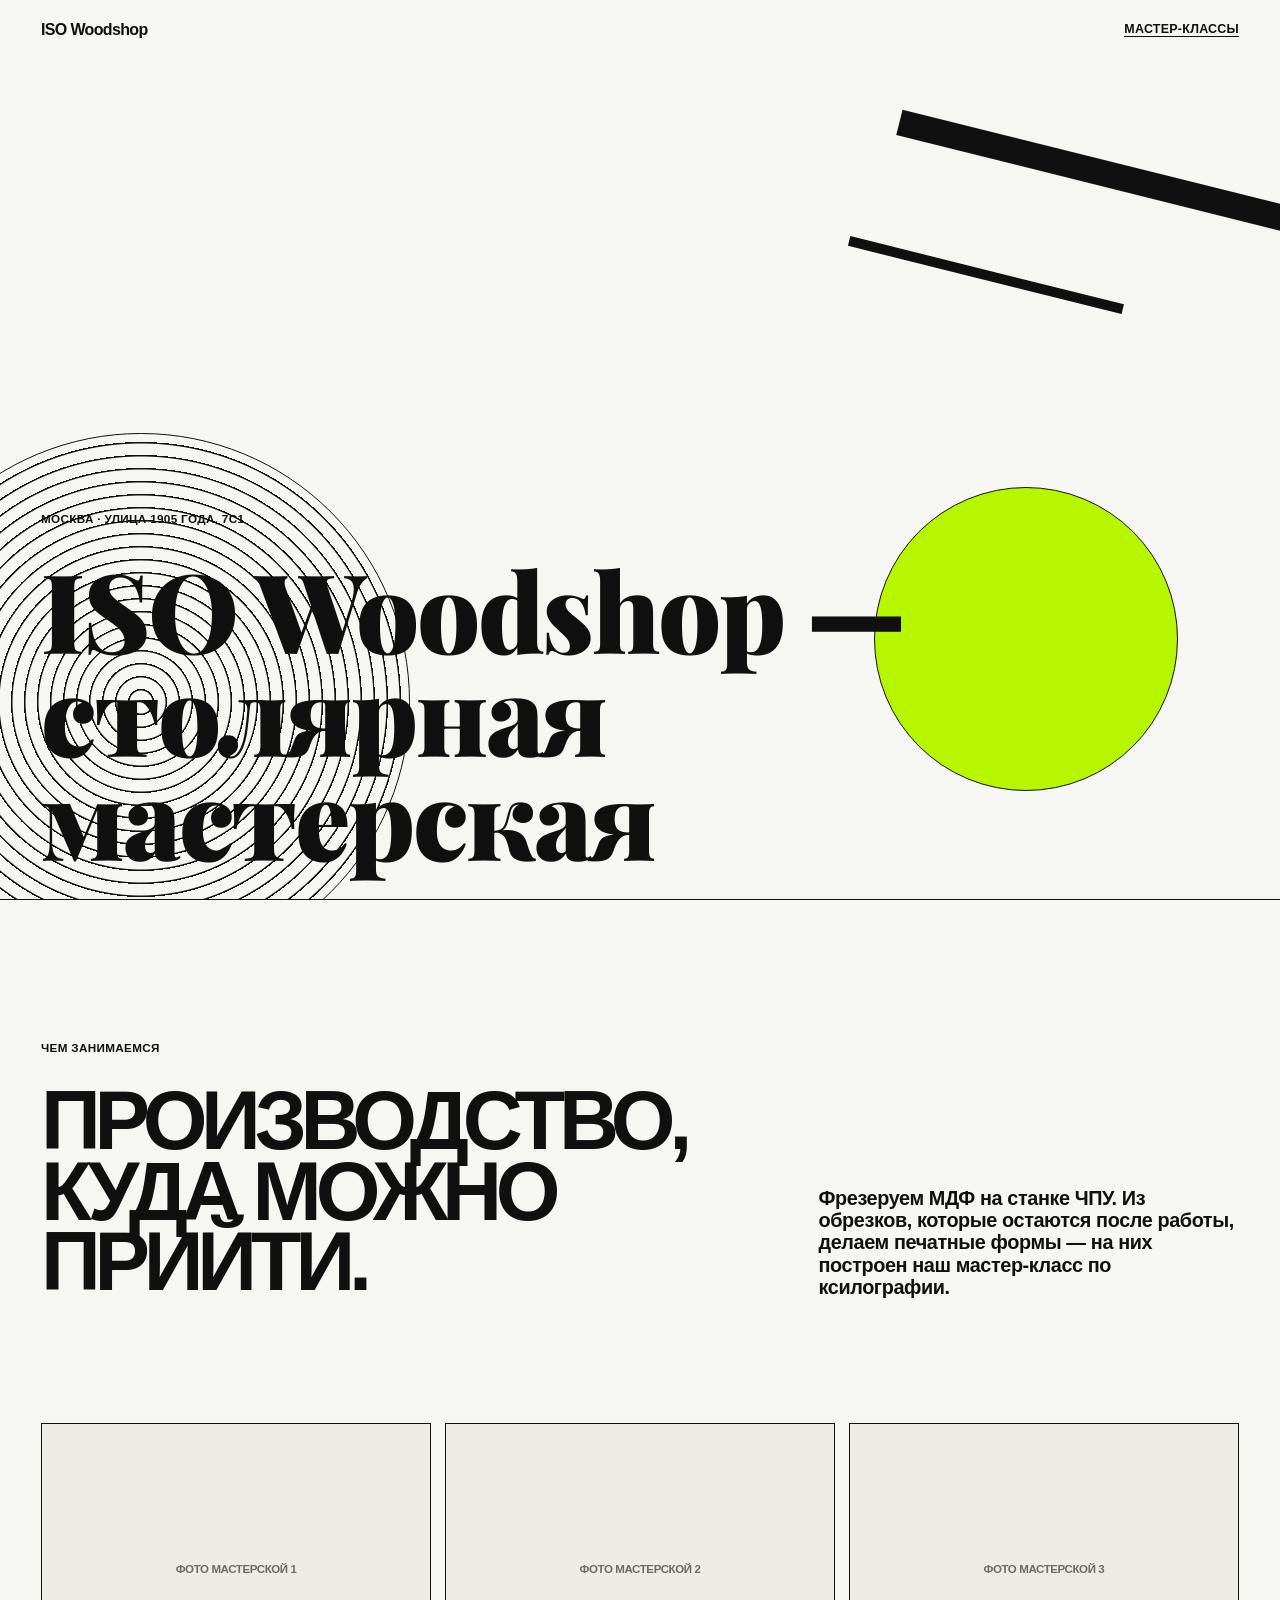
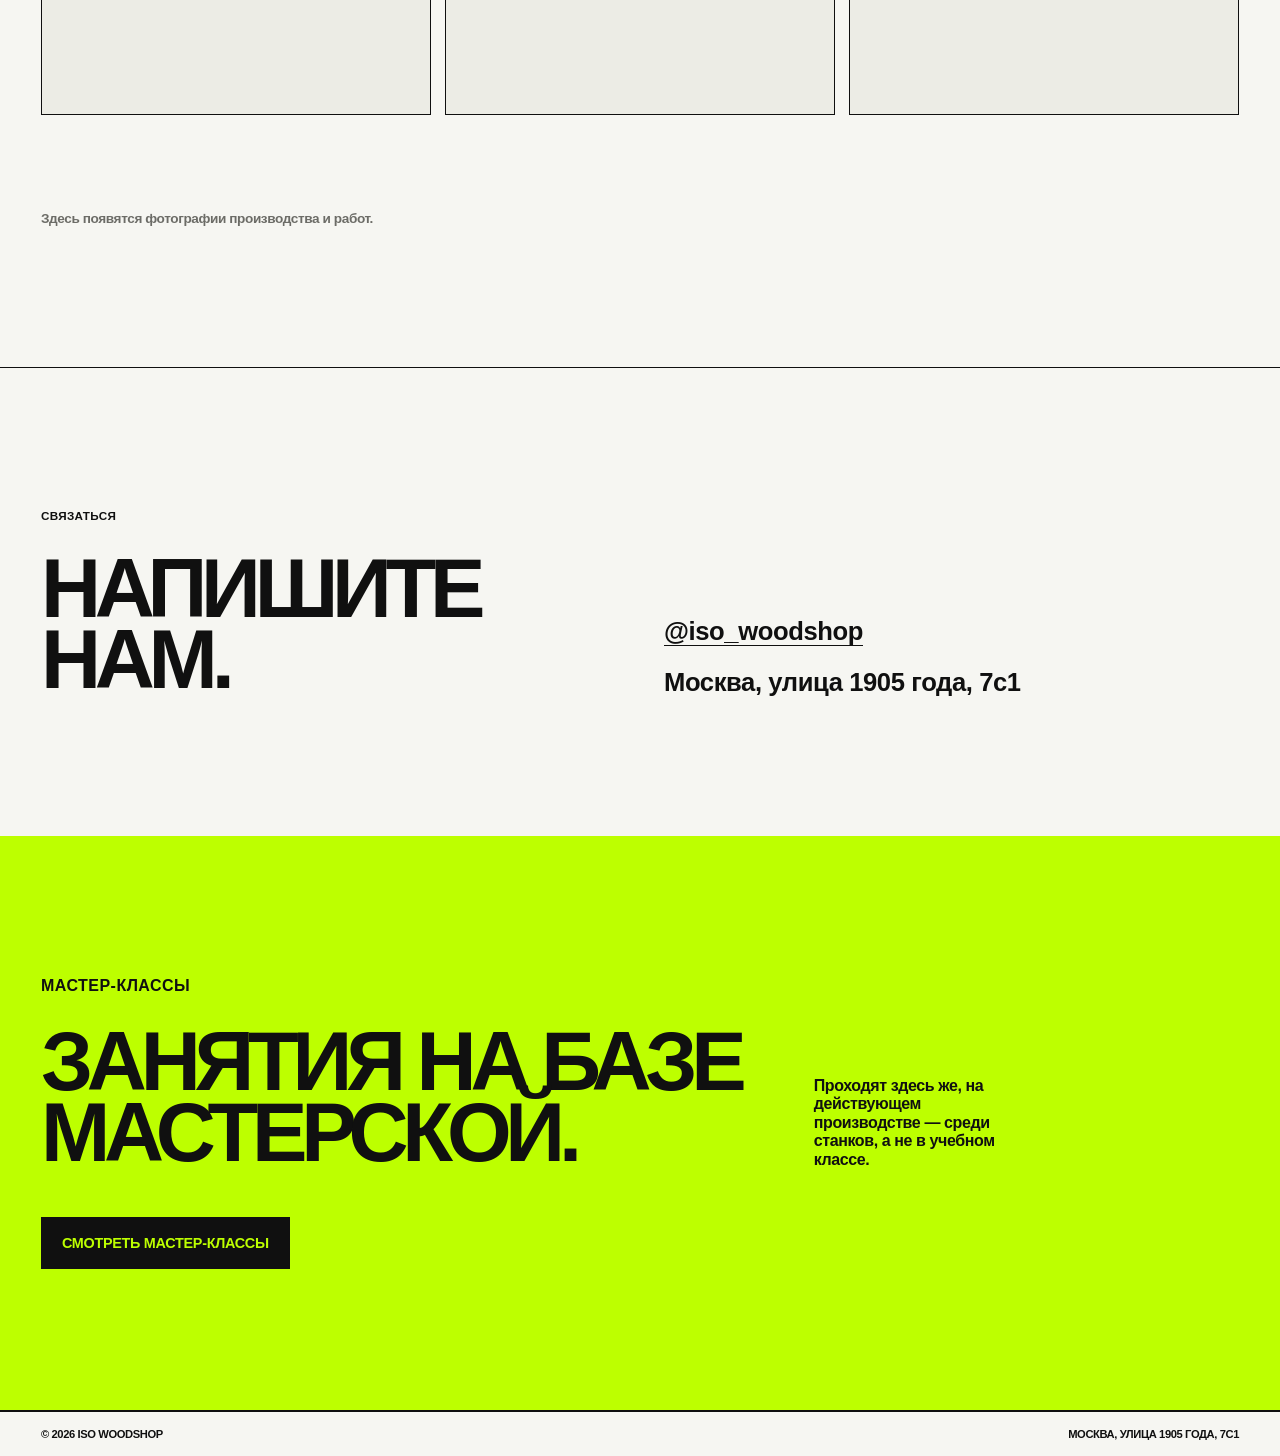
==== commit d5cc3f69: "Differentiate homepage hero and add master class CTA screen - Homepage hero: own composition, droppe" ====
--- a/index.html
+++ b/index.html
@@ -38,15 +38,11 @@
     </nav>
 
     <main>
-      <section class="hero" aria-labelledby="hero-title">
+      <section class="hero home" aria-labelledby="hero-title">
         <div class="print-marks" aria-hidden="true"><i class="disc one"></i><i class="disc two"></i><i class="bar one"></i><i class="bar two"></i></div>
         <div class="hero-copy">
           <p class="section-label">Москва · улица 1905 года, 7с1</p>
           <h1 id="hero-title">ISO Woodshop — столярная мастерская</h1>
-          <div class="hero-meta">
-            <p>Фрезеруем МДФ на станке ЧПУ. В той же мастерской проходят мастер-классы.</p>
-            <a class="button" href="/master-klassy/">Мастер-классы</a>
-          </div>
         </div>
       </section>
 
@@ -70,6 +66,13 @@
           <p>Москва, улица 1905 года, 7с1</p>
         </div>
       </section>
+      <section class="booking" aria-labelledby="mk-title">
+        <div class="booking-head">
+          <div><p class="section-label">Мастер-классы</p><h2 id="mk-title">Занятия на базе мастерской.</h2></div>
+          <p>Проходят здесь же, на действующем производстве — среди станков, а не в учебном классе.</p>
+        </div>
+        <div class="section-cta"><a class="button" href="/master-klassy/">Смотреть мастер-классы</a></div>
+      </section>
     </main>
     <footer><span>© 2026 ISO Woodshop</span><span>Москва, улица 1905 года, 7с1</span></footer>
   </body>
--- a/styles.css
+++ b/styles.css
@@ -111,6 +111,16 @@
 .shot span { color: var(--muted); font-size: .72rem; font-weight: 800; text-transform: uppercase; }
 .shot img { width: 100%; height: 100%; object-fit: cover; display: block; }
 .shots-note { grid-column: 1 / -1; margin-top: 1.2rem; color: var(--muted); font-size: .85rem; font-weight: 700; }
+/* Первый экран главной: тот же язык, другая композиция */
+.hero.home .disc.one { width: min(42vw, 34rem); height: min(42vw, 34rem); right: auto; left: -10vw; top: auto; bottom: -8vh; }
+.hero.home .disc.two { width: min(24vw, 19rem); height: min(24vw, 19rem); right: 8vw; top: auto; bottom: 12vh; }
+.hero.home .bar { transform: rotate(14deg); }
+.hero.home .bar.one { width: 34vw; height: 1.6rem; right: -3rem; top: 18%; }
+.hero.home .bar.two { width: 22vw; height: .6rem; right: 12vw; top: 30%; }
+.hero.home .hero-copy { max-width: 60rem; }
+.section-cta { margin-top: 2.6rem; }
+.section-cta .button { background: var(--ink); color: var(--acid); }
+.section-cta .button:hover { background: #252525; }
 .outcomes { grid-column: 1 / -1; display: grid; grid-template-columns: repeat(3, 1fr); margin-top: 2rem; border-top: 1px solid var(--ink); }
 .outcome { padding: 1.1rem 1rem 0 0; min-height: 8rem; border-right: 1px solid var(--ink); }
 .outcome + .outcome { padding-left: 1rem; }
@@ -199,6 +209,9 @@
   .disc.two { width: 11rem; height: 11rem; right: 30%; top: 8rem; }
   .bar.one { width: 35rem; right: -20rem; }
   .intro, .booking-head, .contact { grid-template-columns: 1fr; gap: 2rem; }
+  .hero.home .disc.one { width: 20rem; height: 20rem; left: -9rem; bottom: -5rem; }
+  .hero.home .disc.two { width: 10rem; height: 10rem; right: 1rem; bottom: 8vh; }
+  .hero.home .bar.one { width: 26rem; right: -13rem; }
   .shots { grid-template-columns: 1fr; }
   .program { grid-template-columns: 1fr; }
   .outcomes { grid-template-columns: 1fr; }
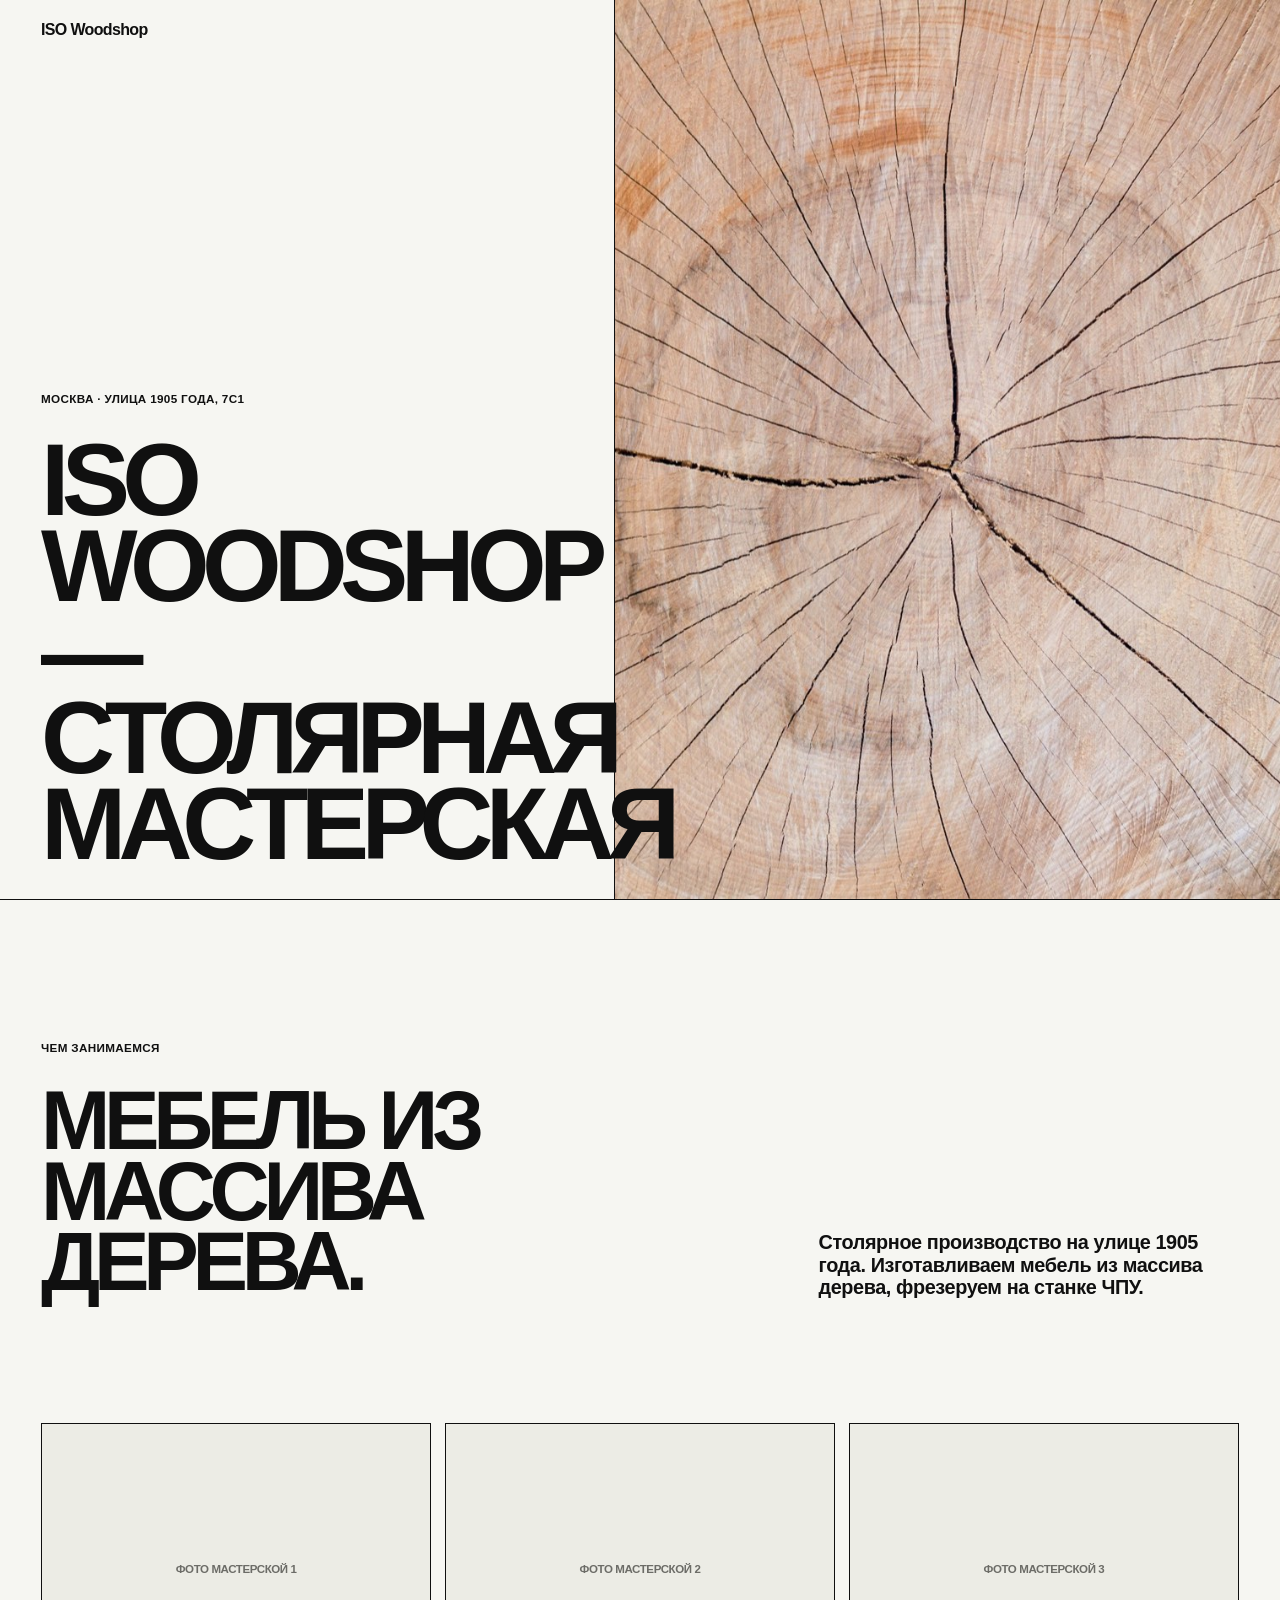
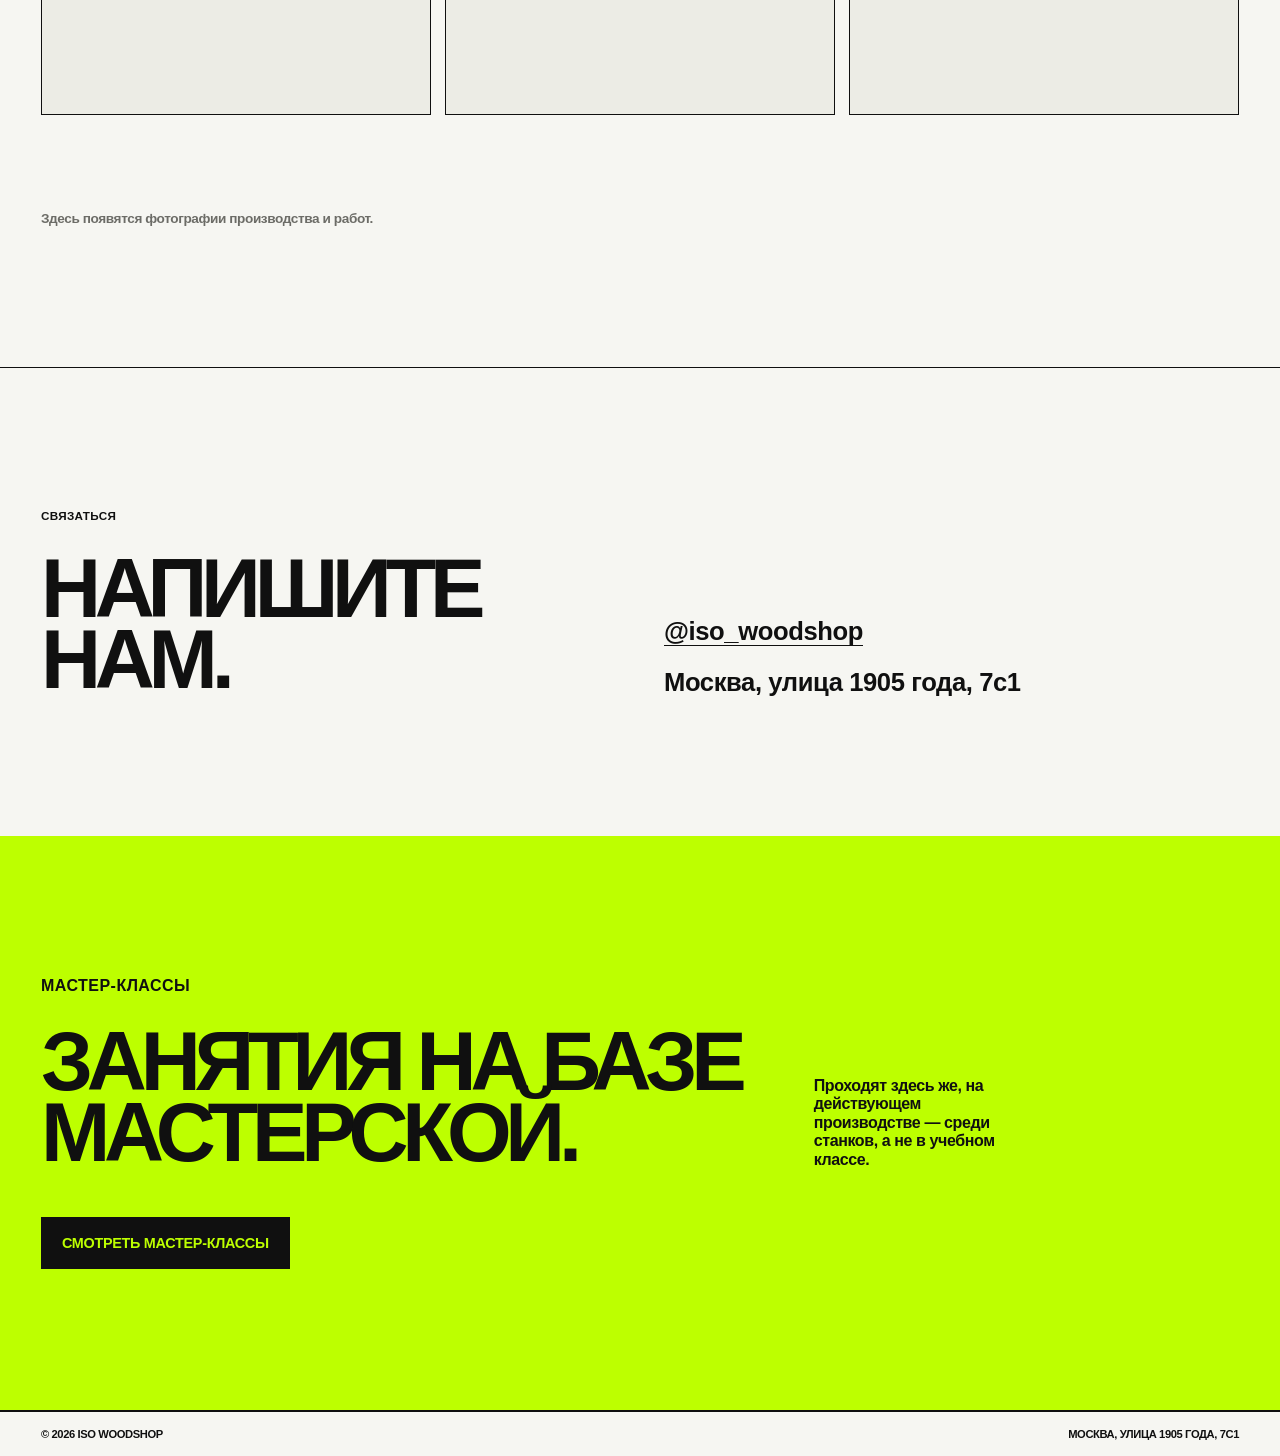
==== commit 9bbd5da3: "Homepage photo hero, grotesque heading, social preview image - Hero: photo panel instead of graphics" ====
--- a/index.html
+++ b/index.html
@@ -3,22 +3,28 @@
   <head>
     <meta charset="UTF-8" />
     <meta name="viewport" content="width=device-width, initial-scale=1.0" />
-    <meta name="description" content="ISO Woodshop — столярная мастерская в Москве на улице 1905 года. Фрезеруем МДФ на станке ЧПУ, проводим мастер-классы." />
+    <meta name="description" content="ISO Woodshop — столярная мастерская в Москве на улице 1905 года. Изготавливаем мебель из массива дерева, фрезеруем на станке ЧПУ." />
     <title>ISO Woodshop — столярная мастерская в Москве</title>
     <link rel="canonical" href="https://iso-woodshop.ru/" />
     <meta property="og:type" content="website" />
     <meta property="og:site_name" content="ISO Woodshop" />
     <meta property="og:locale" content="ru_RU" />
     <meta property="og:title" content="ISO Woodshop — столярная мастерская в Москве" />
-    <meta property="og:description" content="Мастерская на улице 1905 года: МДФ, фрезеровка на ЧПУ, мастер-классы." />
+    <meta property="og:description" content="Столярная мастерская на улице 1905 года: мебель из массива дерева, фрезеровка на ЧПУ." />
     <meta property="og:url" content="https://iso-woodshop.ru/" />
+    <meta property="og:image" content="https://iso-woodshop.ru/img/og.jpg" />
+    <meta property="og:image:width" content="1200" />
+    <meta property="og:image:height" content="630" />
+    <meta property="og:image:alt" content="Спил дерева крупным планом" />
+    <meta name="twitter:card" content="summary_large_image" />
+    <meta name="twitter:image" content="https://iso-woodshop.ru/img/og.jpg" />
     <link rel="stylesheet" href="/styles.css" />
     <script type="application/ld+json">
     {
       "@context": "https://schema.org",
       "@type": "LocalBusiness",
       "name": "ISO Woodshop",
-      "description": "Столярная мастерская в Москве: фрезеровка МДФ на ЧПУ, мастер-классы.",
+      "description": "Столярная мастерская в Москве: мебель из массива дерева, фрезеровка на ЧПУ.",
       "url": "https://iso-woodshop.ru/",
       "address": {
         "@type": "PostalAddress",
@@ -34,12 +40,11 @@
   <body>
     <nav class="nav" aria-label="Основная навигация">
       <a class="brand" href="/">ISO Woodshop</a>
-      <a class="nav-link" href="/master-klassy/">Мастер-классы</a>
     </nav>
 
     <main>
       <section class="hero home" aria-labelledby="hero-title">
-        <div class="print-marks" aria-hidden="true"><i class="disc one"></i><i class="disc two"></i><i class="bar one"></i><i class="bar two"></i></div>
+        <div class="hero-photo" aria-hidden="true"></div>
         <div class="hero-copy">
           <p class="section-label">Москва · улица 1905 года, 7с1</p>
           <h1 id="hero-title">ISO Woodshop — столярная мастерская</h1>
@@ -47,8 +52,8 @@
       </section>
 
       <section class="intro" aria-labelledby="about-title">
-        <div><p class="section-label">Чем занимаемся</p><h2 id="about-title">Производство, куда можно прийти.</h2></div>
-        <p class="intro-copy">Фрезеруем МДФ на станке ЧПУ. Из обрезков, которые остаются после работы, делаем печатные формы — на них построен наш мастер-класс по ксилографии.</p>
+        <div><p class="section-label">Чем занимаемся</p><h2 id="about-title">Мебель из массива дерева.</h2></div>
+        <p class="intro-copy">Столярное производство на улице 1905 года. Изготавливаем мебель из массива дерева, фрезеруем на станке ЧПУ.</p>
         <div class="shots" aria-label="Фотографии мастерской">
           <figure class="shot"><span>Фото мастерской 1</span></figure>
           <figure class="shot"><span>Фото мастерской 2</span></figure>
--- a/styles.css
+++ b/styles.css
@@ -111,13 +111,21 @@
 .shot span { color: var(--muted); font-size: .72rem; font-weight: 800; text-transform: uppercase; }
 .shot img { width: 100%; height: 100%; object-fit: cover; display: block; }
 .shots-note { grid-column: 1 / -1; margin-top: 1.2rem; color: var(--muted); font-size: .85rem; font-weight: 700; }
-/* Первый экран главной: тот же язык, другая композиция */
-.hero.home .disc.one { width: min(42vw, 34rem); height: min(42vw, 34rem); right: auto; left: -10vw; top: auto; bottom: -8vh; }
-.hero.home .disc.two { width: min(24vw, 19rem); height: min(24vw, 19rem); right: 8vw; top: auto; bottom: 12vh; }
-.hero.home .bar { transform: rotate(14deg); }
-.hero.home .bar.one { width: 34vw; height: 1.6rem; right: -3rem; top: 18%; }
-.hero.home .bar.two { width: 22vw; height: .6rem; right: 12vw; top: 30%; }
-.hero.home .hero-copy { max-width: 60rem; }
+/* Первый экран главной: фотография вместо графики, гротеск вместо антиквы */
+.hero.home { padding-right: 56%; }
+.hero.home h1 {
+  font-family: inherit;
+  max-width: 13ch;
+  font-size: clamp(3.4rem, 8vw, 8rem);
+  line-height: .84;
+  letter-spacing: -.075em;
+  text-transform: uppercase;
+}
+.hero-photo {
+  position: absolute; inset: 0 0 0 auto; width: 52%;
+  border-left: 1px solid var(--ink);
+  background: #e6e0d6 url('/img/hero.jpg') center / cover no-repeat;
+}
 .section-cta { margin-top: 2.6rem; }
 .section-cta .button { background: var(--ink); color: var(--acid); }
 .section-cta .button:hover { background: #252525; }
@@ -209,9 +217,8 @@
   .disc.two { width: 11rem; height: 11rem; right: 30%; top: 8rem; }
   .bar.one { width: 35rem; right: -20rem; }
   .intro, .booking-head, .contact { grid-template-columns: 1fr; gap: 2rem; }
-  .hero.home .disc.one { width: 20rem; height: 20rem; left: -9rem; bottom: -5rem; }
-  .hero.home .disc.two { width: 10rem; height: 10rem; right: 1rem; bottom: 8vh; }
-  .hero.home .bar.one { width: 26rem; right: -13rem; }
+  .hero.home { padding-right: var(--space); padding-top: calc(34vh + 3.5rem); }
+  .hero-photo { width: 100%; height: 34vh; inset: 0 0 auto 0; border-left: 0; border-bottom: 1px solid var(--ink); }
   .shots { grid-template-columns: 1fr; }
   .program { grid-template-columns: 1fr; }
   .outcomes { grid-template-columns: 1fr; }
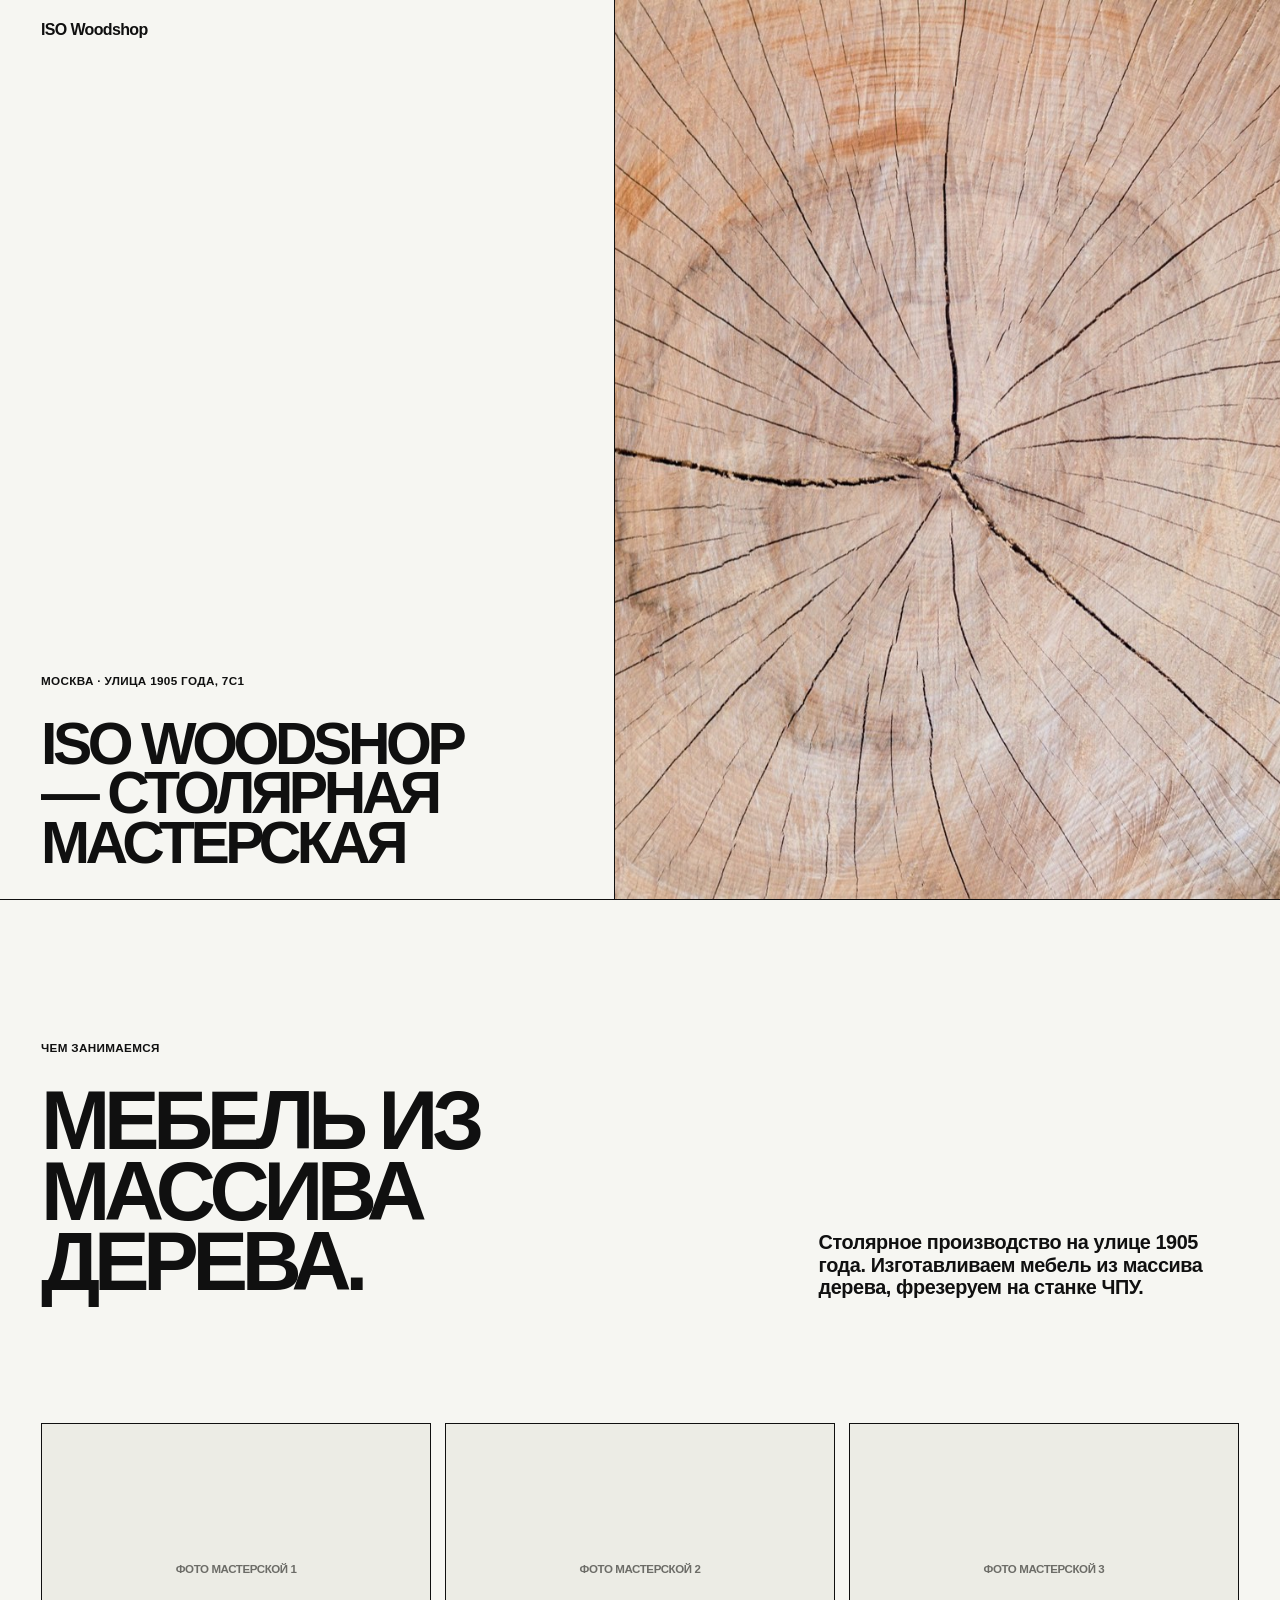
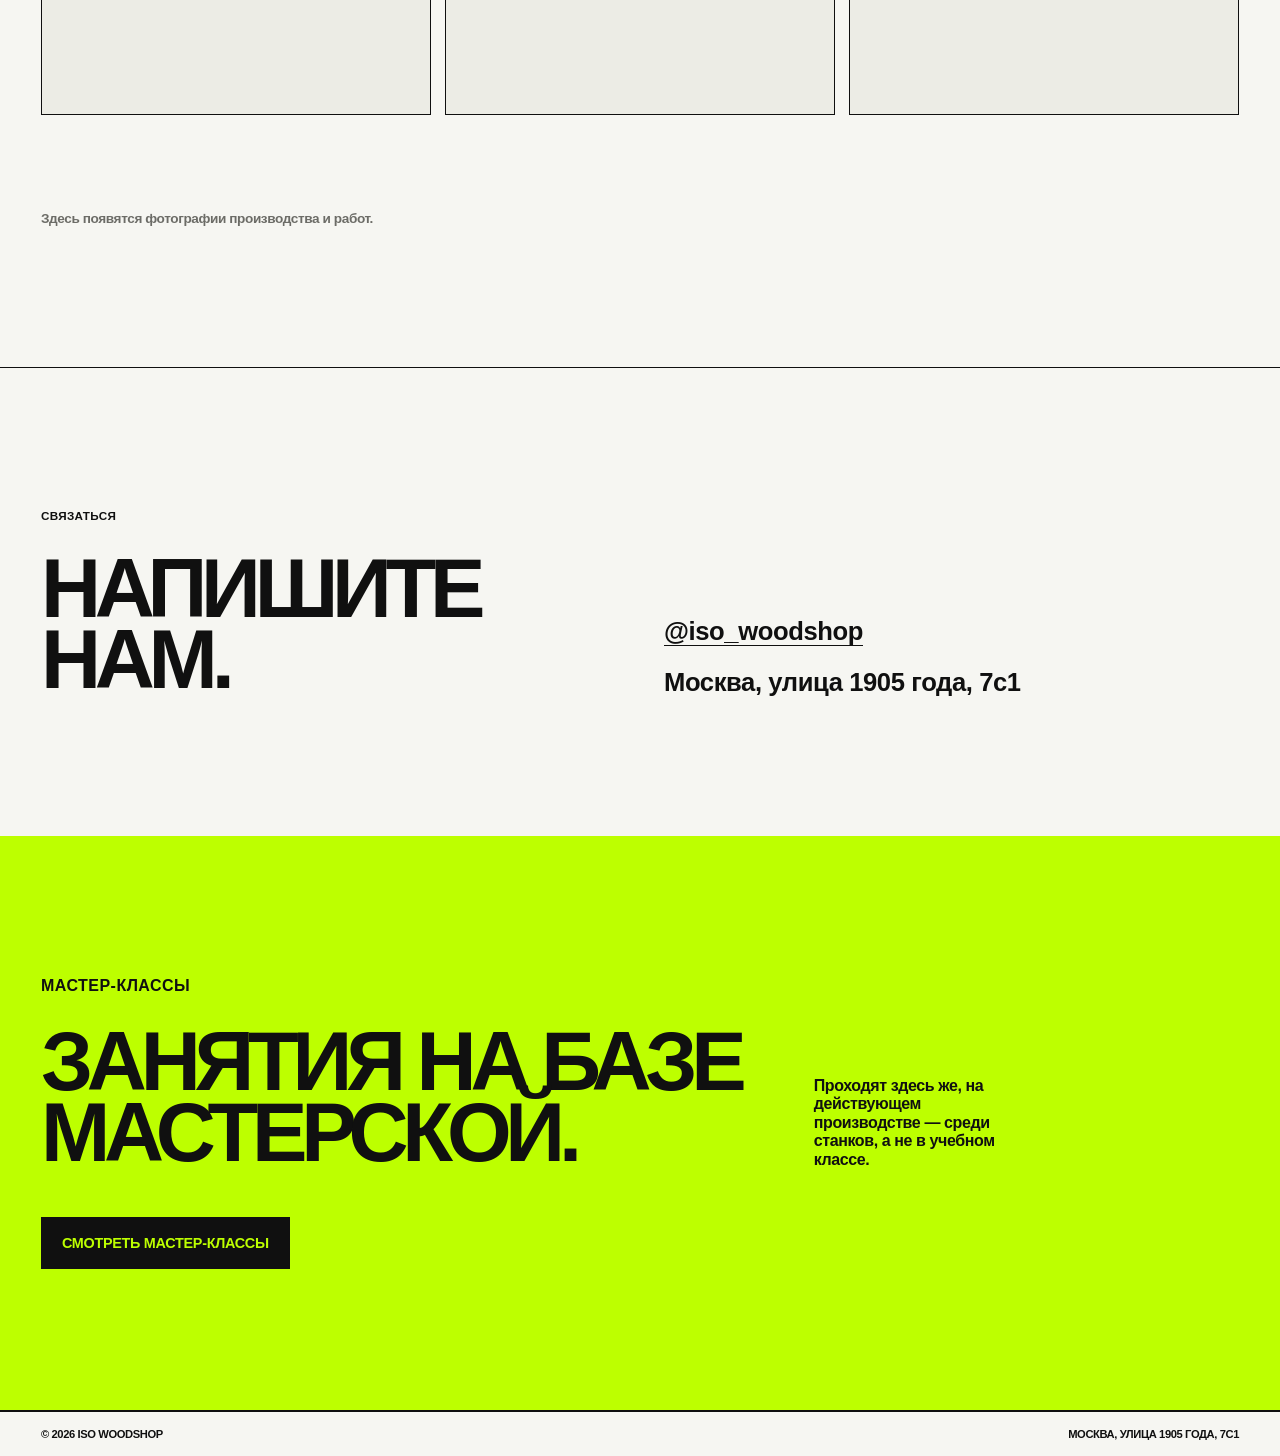
==== commit 8a481cbe: "Per-page social cards and hero overlap fix - Rendered 1200x630 preview cards matching each page hero" ====
--- a/index.html
+++ b/index.html
@@ -12,12 +12,12 @@
     <meta property="og:title" content="ISO Woodshop — столярная мастерская в Москве" />
     <meta property="og:description" content="Столярная мастерская на улице 1905 года: мебель из массива дерева, фрезеровка на ЧПУ." />
     <meta property="og:url" content="https://iso-woodshop.ru/" />
-    <meta property="og:image" content="https://iso-woodshop.ru/img/og.jpg" />
+    <meta property="og:image" content="https://iso-woodshop.ru/img/og-home.jpg" />
     <meta property="og:image:width" content="1200" />
     <meta property="og:image:height" content="630" />
-    <meta property="og:image:alt" content="Спил дерева крупным планом" />
+    <meta property="og:image:alt" content="ISO Woodshop — столярная мастерская" />
     <meta name="twitter:card" content="summary_large_image" />
-    <meta name="twitter:image" content="https://iso-woodshop.ru/img/og.jpg" />
+    <meta name="twitter:image" content="https://iso-woodshop.ru/img/og-home.jpg" />
     <link rel="stylesheet" href="/styles.css" />
     <script type="application/ld+json">
     {
--- a/styles.css
+++ b/styles.css
@@ -112,11 +112,11 @@
 .shot img { width: 100%; height: 100%; object-fit: cover; display: block; }
 .shots-note { grid-column: 1 / -1; margin-top: 1.2rem; color: var(--muted); font-size: .85rem; font-weight: 700; }
 /* Первый экран главной: фотография вместо графики, гротеск вместо антиквы */
-.hero.home { padding-right: 56%; }
+.hero.home { padding-right: 58%; }
 .hero.home h1 {
   font-family: inherit;
   max-width: 13ch;
-  font-size: clamp(3.4rem, 8vw, 8rem);
+  font-size: clamp(2.5rem, 4.6vw, 5.4rem);
   line-height: .84;
   letter-spacing: -.075em;
   text-transform: uppercase;
